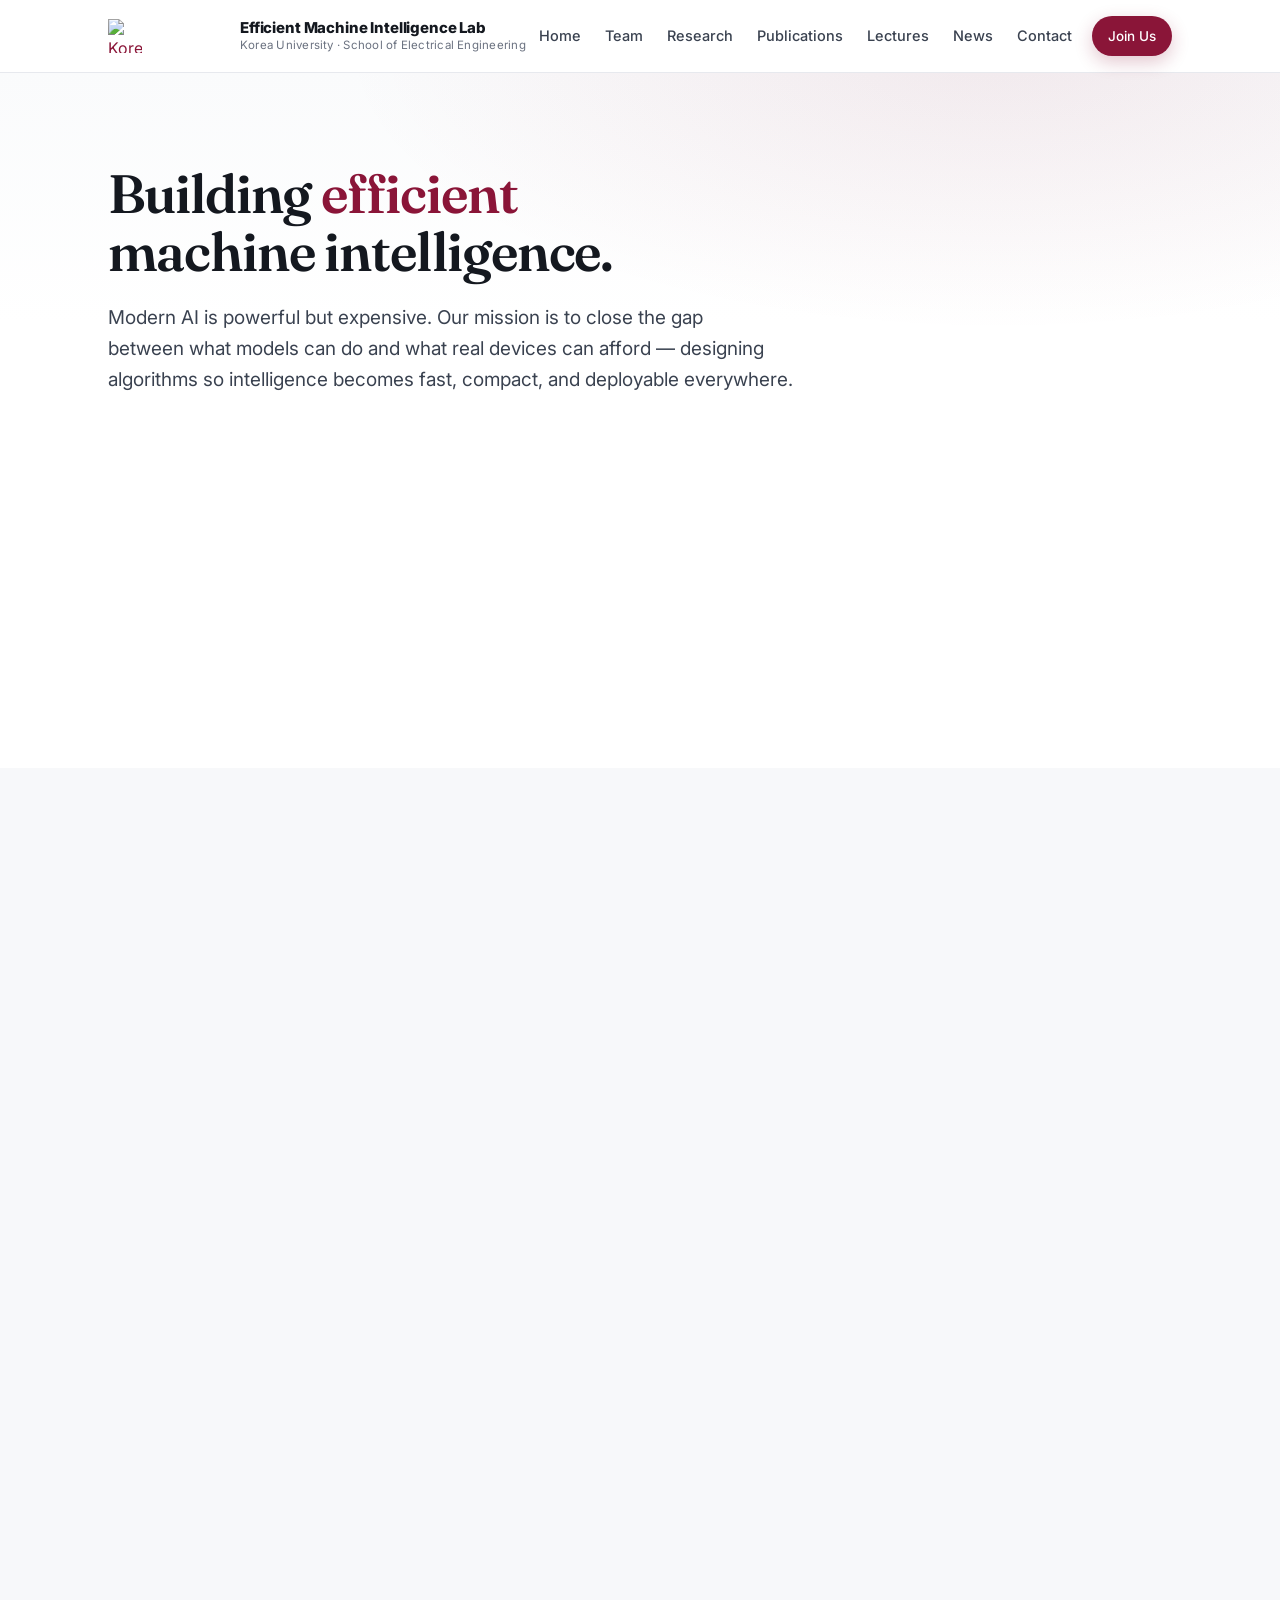
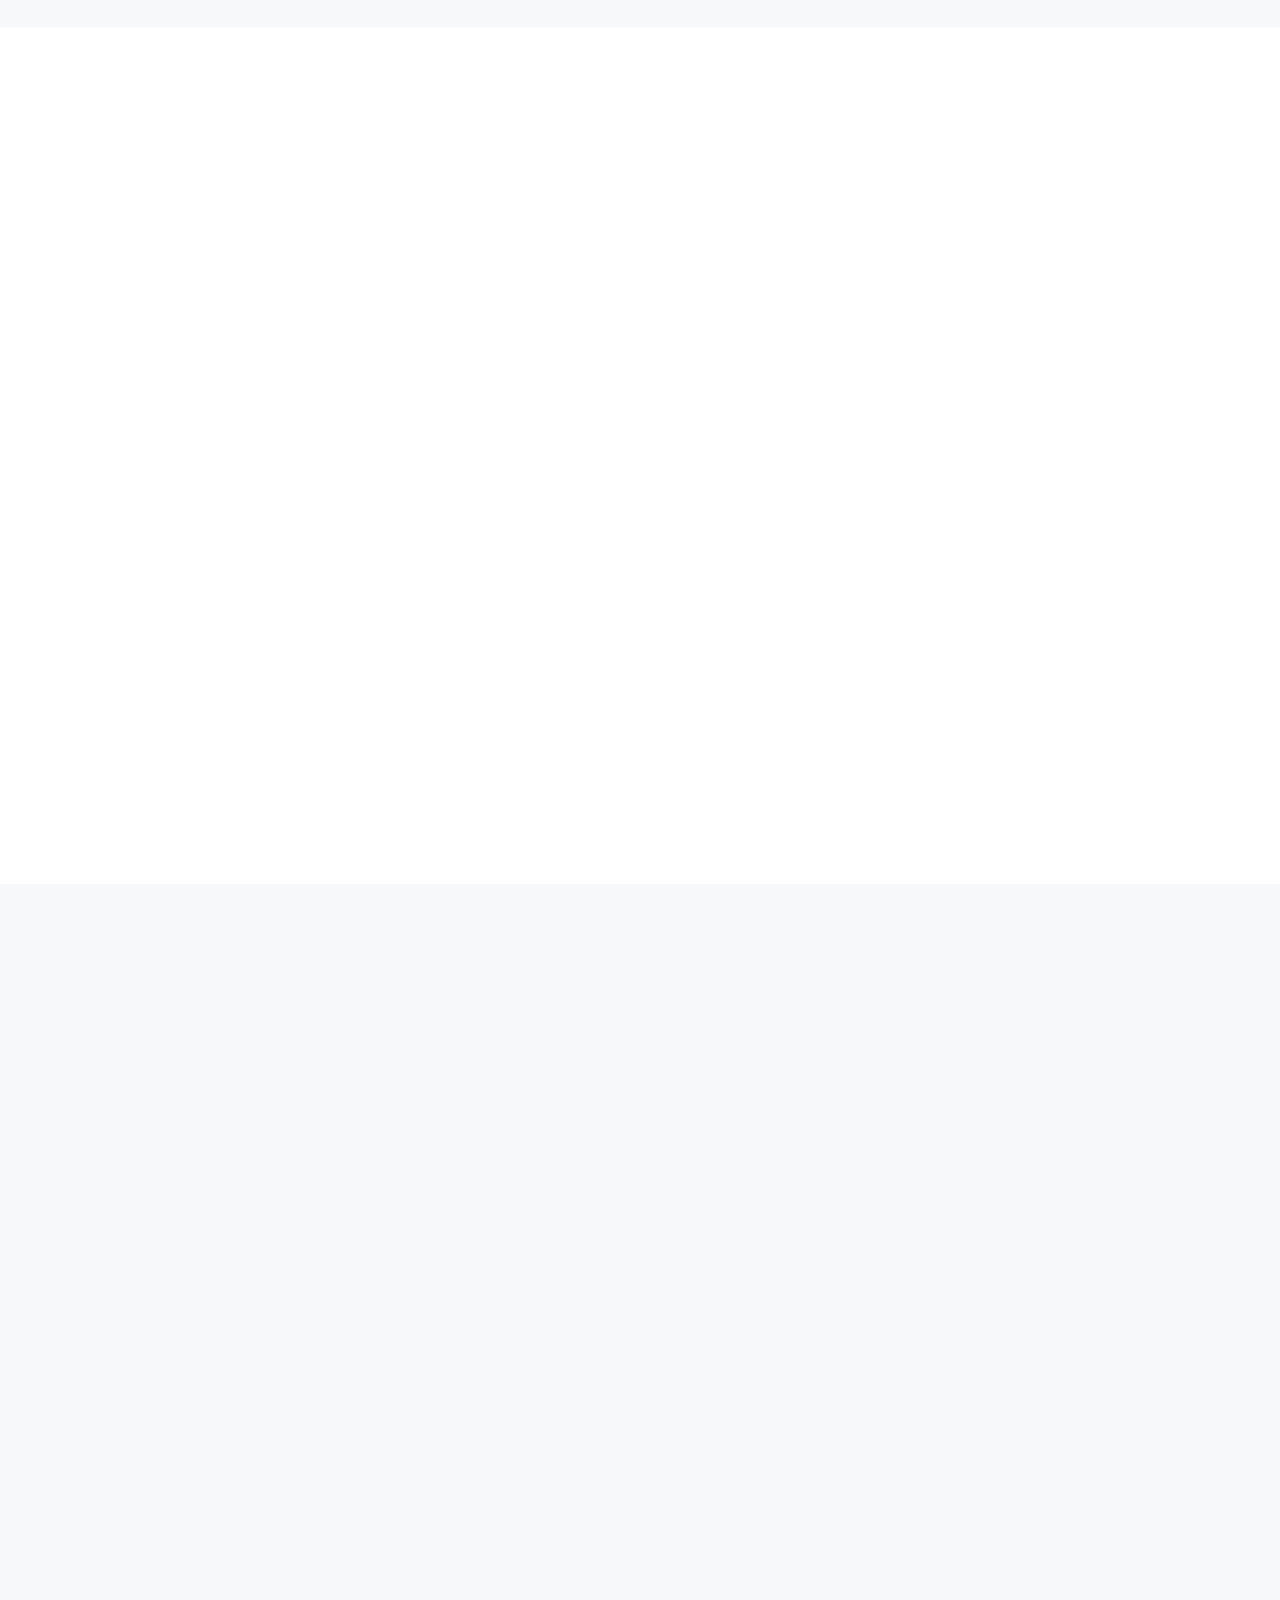
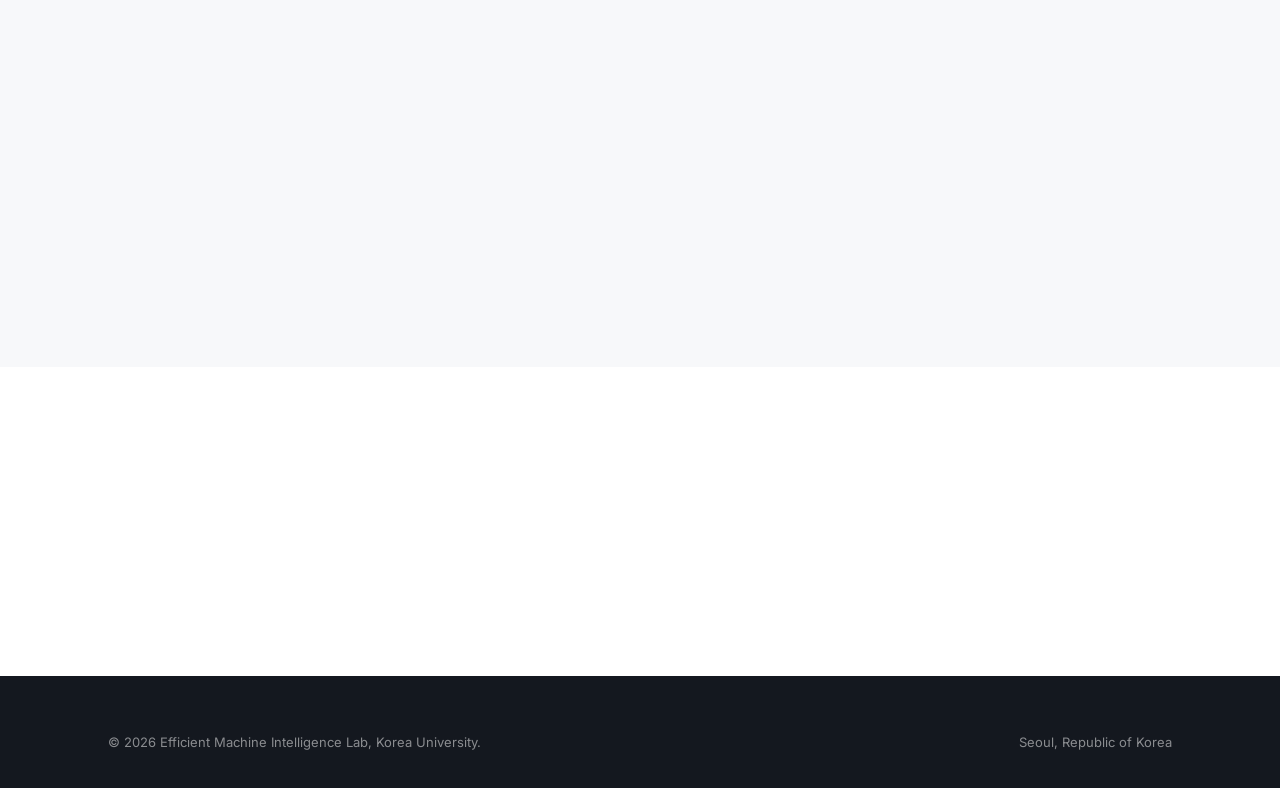
==== index.html @ 85368ed0 "Specify agentic AI in AWS credit news" ====
<!doctype html>
<html lang="en">
  <head>
    <meta charset="utf-8" />
    <meta name="viewport" content="width=device-width, initial-scale=1" />
    <meta
      name="description"
      content="Efficient Machine Intelligence Lab at Korea University — research on efficient deep learning, EEG-to-text foundation models, and hardware-aware AI, led by Prof. Youngeun Kim."
    />
    <title>Efficient Machine Intelligence Lab @ Korea University</title>
    <link rel="icon" href="images/ku-logo.svg" />
    <link rel="preconnect" href="https://fonts.googleapis.com" />
    <link rel="preconnect" href="https://fonts.gstatic.com" crossorigin />
    <link
      href="https://fonts.googleapis.com/css2?family=Fraunces:ital,opsz,wght@0,9..144,500;0,9..144,600;1,9..144,500;1,9..144,600&family=Newsreader:ital,opsz,wght@1,6..72,400;1,6..72,500&family=Inter:wght@400;500;600;700;800&display=swap"
      rel="stylesheet"
    />
    <link rel="stylesheet" href="styles.css?v=20260824-1" />
  </head>
  <body class="home">
    <!-- ===== Header ===== -->
    <header class="site-header">
      <div class="container header-inner">
        <a class="brand" href="index.html">
          <img src="images/ku-logo.svg" alt="Korea University" />
          <span class="mini-lab-mark" aria-hidden="true"></span>
          <span class="brand-text">
            <span class="brand-name">Efficient Machine Intelligence Lab</span>
            <span class="brand-sub">Korea University · School of Electrical Engineering</span>
          </span>
        </a>
        <button class="nav-toggle" aria-label="Toggle navigation"><span></span></button>
        <nav class="nav">
          <a href="index.html" data-page="index.html">Home</a>
          <a href="team.html" data-page="team.html">Team</a>
          <a href="research.html" data-page="research.html">Research</a>
          <a href="publications.html" data-page="publications.html">Publications</a>
          <a href="lectures.html" data-page="lectures.html">Lectures</a>
          <a href="news.html" data-page="news.html">News</a>
          <a href="contact.html" data-page="contact.html">Contact</a>
          <a class="btn primary sm nav-cta" href="join.html">Join Us</a>
        </nav>
      </div>
    </header>

    <main>
      <!-- ===== Hero ===== -->
      <section class="hero" style="padding-bottom:4px;">
        <div class="container">
          <h1>
            Building <span class="accent">efficient</span> machine
            intelligence.
          </h1>
          <p class="hero-lead" style="max-width:none;">
            Modern AI is powerful but expensive. Our mission is to close the gap<br />
            between what models can do and what real devices can afford — designing<br />
            algorithms so intelligence becomes fast, compact, and deployable everywhere.
          </p>
        </div>
      </section>

      <!-- ===== Join callout (bilingual) ===== -->
      <section class="section" style="padding-top:0;padding-bottom:48px;">
        <div class="container">
          <div class="callout reveal" style="margin-top:0;">
            <h3>We're looking for talented students</h3>
            <p>
              The Efficient Machine Intelligence Lab is recruiting motivated
              Ph.D. students, M.S. students, and interns interested in efficient
              deep learning. Strong programming and math backgrounds are welcome
              from all disciplines.
            </p>
            <p style="margin-top:-8px;">
              Efficient Machine Intelligence Lab은 효율적인 딥러닝에 관심 있는
              열정적인 박사과정·석사과정 학생과 인턴을 모집합니다. 탄탄한 프로그래밍
              및 수학 실력을 갖춘 분이라면 전공에 관계없이 환영합니다.
            </p>
            <a class="btn primary" href="join.html">See how to apply · 지원 방법 보기</a>
          </div>
        </div>
      </section>

      <!-- ===== Research areas ===== -->
      <section class="section tint">
        <div class="container">
          <div class="section-head center reveal">
            <span class="eyebrow">What we do</span>
            <h2>Research Directions</h2>
          </div>
          <div class="card-grid cols-3">
            <div class="card reveal">
              <div class="card-icon">
                <svg viewBox="0 0 24 24" fill="none" stroke="currentColor" stroke-width="1.8"><rect x="4" y="4" width="16" height="16" rx="2"/><path d="M9 9h6v6H9z"/><path d="M4 9H2M4 15H2M22 9h-2M22 15h-2M9 4V2M15 4V2M9 22v-2M15 22v-2"/></svg>
              </div>
              <h3>Efficient LLMs &amp; Multimodal AI</h3>
              <p>
                Token pruning, efficient attention, and serving techniques that
                make large language and vision-language models cheaper to run at
                scale.
              </p>
            </div>
            <div class="card reveal">
              <div class="card-icon">
                <svg viewBox="0 0 24 24" fill="none" stroke="currentColor" stroke-width="1.8" stroke-linecap="round" stroke-linejoin="round"><circle cx="12" cy="7" r="3"/><path d="M6.5 21a5.5 5.5 0 0 1 11 0"/><path d="M4 10l-1.5 2 1.5 2M20 10l1.5 2-1.5 2"/></svg>
              </div>
              <h3>Scalable Agentic AI</h3>
              <p>
                Cutting the token and compute cost of scaling agentic and
                reasoning systems, so long-horizon LLM agents stay affordable at
                inference time.
              </p>
            </div>
            <div class="card reveal">
              <div class="card-icon">
                <svg viewBox="0 0 24 24" fill="none" stroke="currentColor" stroke-width="1.8" stroke-linecap="round" stroke-linejoin="round"><path d="M12 5a2.5 2.5 0 0 0-4.9-.6A2.5 2.5 0 0 0 4 6.8a2.5 2.5 0 0 0-1 3.6A2.5 2.5 0 0 0 4.5 15 2.5 2.5 0 0 0 8 17.5a2.5 2.5 0 0 0 4 .5zM12 5a2.5 2.5 0 0 1 4.9-.6A2.5 2.5 0 0 1 20 6.8a2.5 2.5 0 0 1 1 3.6A2.5 2.5 0 0 1 19.5 15 2.5 2.5 0 0 1 16 17.5a2.5 2.5 0 0 1-4 .5z"/><path d="M12 5v13"/></svg>
              </div>
              <h3>Brain-Inspired &amp; Neuromorphic</h3>
              <p>
                Spiking neural networks and event-driven temporal computation
                that exploit sparsity for energy-efficient inference on
                neuromorphic hardware.
              </p>
            </div>
            <div class="card reveal">
              <div class="card-icon">
                <svg viewBox="0 0 24 24" fill="none" stroke="currentColor" stroke-width="1.8" stroke-linecap="round" stroke-linejoin="round"><path d="M20 11a8 8 0 1 0-2.3 5.7"/><path d="M20 5v6h-6"/></svg>
              </div>
              <h3>Continual &amp; Adaptive Learning</h3>
              <p>
                Prompt-based continual learning and test-time adaptation so
                models keep improving in open-world, shifting environments.
              </p>
            </div>
            <div class="card reveal">
              <div class="card-icon">
                <svg viewBox="0 0 24 24" fill="none" stroke="currentColor" stroke-width="1.8"><rect x="3" y="4" width="18" height="12" rx="2"/><path d="M8 20h8M12 16v4M7 8h.01M12 8h5M7 12h5"/></svg>
              </div>
              <h3>Hardware-Aware Co-Design</h3>
              <p>
                Algorithm–hardware co-design and in-memory computing that map
                efficient models onto real accelerators end to end.
              </p>
            </div>
            <div class="card reveal">
              <div class="card-icon">
                <svg viewBox="0 0 24 24" fill="none" stroke="currentColor" stroke-width="1.8" stroke-linecap="round" stroke-linejoin="round"><path d="M2 12h3l2-5 3 10 2-7 2 2h2"/><path d="m18 9 4 3-4 3"/></svg>
              </div>
              <h3>EEG-to-Text BCI</h3>
              <p>
                Building foundation models that decode EEG signals into text,
                with a focus on neural representations that generalize across
                people and recording conditions.
              </p>
            </div>
          </div>
          <div class="center-btn reveal">
            <a class="btn ghost" href="research.html">See research in detail →</a>
          </div>
        </div>
      </section>

      <!-- ===== Recent news ===== -->
      <section class="section">
        <div class="container">
          <div class="section-head reveal">
            <h2>Recent News</h2>
          </div>
          <ul class="news-list reveal">
            <li class="news-item">
              <span class="news-date">2026 · Oct</span>
              <span class="news-text">Youngeun Kim received <strong>AWS research credits</strong> to support the lab's agentic AI research.</span>
            </li>
            <li class="news-item">
              <span class="news-date">2026 · Oct</span>
              <span class="news-text">Youngeun Kim will give an invited talk, <span class="paper-title">"Algorithms for Neuromorphic Computing: Designing Efficient Spiking Neural Networks"</span>, at the <strong>IEEE CASS Satellite Workshop at APCCAS 2026</strong> on October 24.</span>
            </li>
            <li class="news-item">
              <span class="news-date">2026 · Sep</span>
              <span class="news-text">Our paper <a class="paper-title" href="https://openreview.net/forum?id=ZzHoAUfKiZ" target="_blank" rel="noreferrer">"KARL: Kairotic Training for Efficient Agentic Reinforcement Learning System"</a> is accepted to <strong>LCFM @ NeurIPS 2026</strong>.</span>
            </li>
            <li class="news-item">
              <span class="news-date">2026 · Sep</span>
              <span class="news-text">Youngeun Kim will serve as an <strong>Area Chair for ICLR 2027</strong>.</span>
            </li>
            <li class="news-item">
              <span class="news-date">2026 · Sep</span>
              <span class="news-text">Youngeun Kim spoke on neuromorphic computing and AI consciousness at the <strong>Sentient AI and National Security Forum (SAIF)</strong>.</span>
            </li>
            <li class="news-item">
              <span class="news-date">2026 · Aug</span>
              <span class="news-text">Our paper <span class="paper-title">"Block Recursive Transformers for Structured Parameter Sharing"</span> is accepted to <strong>EMNLP 2026 Findings</strong>.</span>
            </li>
            <li class="news-item">
              <span class="news-date">2026 · Aug</span>
              <span class="news-text">Youngeun Kim gave a talk titled <span class="paper-title">"Designing Efficient yet Strong Video Understanding Models"</span> at <strong>ETRI</strong>.</span>
            </li>
            <li class="news-item">
              <span class="news-date">2026 · Apr</span>
              <span class="news-text">Our paper <span class="paper-title">"Real-Time Visual Attribution Streaming in Thinking Model"</span> is accepted to <strong>ICML 2026</strong> (Spotlight).</span>
            </li>
            <li class="news-item">
              <span class="news-date">2026 · Feb</span>
              <span class="news-text">Our papers <span class="paper-title">"ZOO-Prune: Training-Free Token Pruning via Zeroth-Order Gradient Estimation in Vision-Language Models"</span> and <span class="paper-title">"VisRef: Visual Refocusing while Thinking Improves Test-Time Scaling in Multi-Modal Large Reasoning Models"</span> are accepted to <strong>CVPR 2026</strong>.</span>
            </li>
            <li class="news-item">
              <span class="news-date">2025 · Dec</span>
              <span class="news-text">Our paper <span class="paper-title">"Backpropagation-Free Test-Time Adaptation via Probabilistic Gaussian Alignment"</span> is accepted to <strong>NeurIPS 2025</strong>.</span>
            </li>
          </ul>
          <div class="center-btn reveal">
            <a class="btn ghost" href="news.html">All news →</a>
          </div>
        </div>
      </section>

      <!-- ===== Research highlights ===== -->
      <section class="section tint">
        <div class="container">
          <div class="section-head reveal">
            <span class="eyebrow">Selected work</span>
            <h2>Research Highlights</h2>
            <p class="subhead">A few recent papers from the lab and its collaborators.</p>
          </div>
          <div class="card-grid" style="gap:16px">
            <div class="highlight-item reveal">
              <div class="highlight-thumb">
                <img src="images/publications/2026-realtimevis-icml.png" alt="Real-Time Visual Attribution Streaming" loading="lazy" />
              </div>
              <div>
                <div class="highlight-venue">ICML 2026 · Spotlight</div>
                <h3>Real-Time Visual Attribution Streaming in Thinking Model</h3>
                <p>Streams visual attribution in real time as a reasoning model thinks, revealing which image regions drive each step of its thought.</p>
              </div>
            </div>
            <div class="highlight-item reveal">
              <div class="highlight-thumb">
                <img src="images/publications/2026-visref.png" alt="VisRef" loading="lazy" />
              </div>
              <div>
                <div class="highlight-venue">CVPR 2026</div>
                <h3>VisRef: Visual Refocusing while Thinking Improves Test-Time Scaling</h3>
                <p>A test-time strategy that lets multimodal reasoning models revisit visual evidence mid-thought to scale reasoning quality.</p>
              </div>
            </div>
            <div class="highlight-item reveal">
              <div class="highlight-thumb">
                <img src="images/publications/2026-zoo-prune.png" alt="ZOO-Prune" loading="lazy" />
              </div>
              <div>
                <div class="highlight-venue">CVPR 2026</div>
                <h3>ZOO-Prune: Training-Free Token Pruning via Zeroth-Order Gradients</h3>
                <p>Prunes redundant visual tokens in vision-language models with no training, using zeroth-order gradient estimation.</p>
              </div>
            </div>
            <div class="highlight-item reveal">
              <div class="highlight-thumb">
                <img src="images/publications/2025-task-vector-quant.png" alt="Task Vector Quantization" loading="lazy" />
              </div>
              <div>
                <div class="highlight-venue">ICCV 2025</div>
                <h3>Task Vector Quantization for Memory-Efficient Model Merging</h3>
                <p>Quantizes task vectors to merge many fine-tuned models into one with a fraction of the memory footprint.</p>
              </div>
            </div>
          </div>
          <div class="center-btn reveal">
            <a class="btn ghost" href="publications.html">View all publications →</a>
          </div>
        </div>
      </section>

      <!-- ===== Collaborators ===== -->
      <section class="section">
        <div class="container">
          <div class="section-head reveal">
            <h2>Our collaborators are at&hellip;</h2>
          </div>
          <div class="collab-logos collab-logos-left reveal">
            <img src="images/logos/google-full.svg" alt="Google" />
            <img src="images/logos/amazon-full.svg" alt="Amazon" />
            <img src="images/logos/meta-full.svg" alt="Meta" />
            <img src="images/logos/bytedance-full.svg" alt="ByteDance" />
            <span class="collab-lockup">
              <img src="images/logos/physion-icon.png" alt="Physion Labs" />
              <span>Physion&nbsp;Labs</span>
            </span>
            <img src="images/logos/skku-full.svg" alt="Sungkyunkwan University" />
            <img src="images/logos/usc-full.svg" alt="USC" />
            <span class="collab-lockup">
              <img src="images/logos/thaki-icon.svg" alt="Thaki Cloud" />
              <span>Thaki&nbsp;Cloud</span>
            </span>
            <img src="images/logos/ornl.svg" alt="Oak Ridge National Laboratory" />
          </div>
        </div>
      </section>

    </main>

    <!-- ===== Footer ===== -->
    <footer class="site-footer">
      <div class="container">
        <div class="footer-bottom">
          <span>© 2026 Efficient Machine Intelligence Lab, Korea University.</span>
          <span>Seoul, Republic of Korea</span>
        </div>
      </div>
    </footer>

    <script src="main.js"></script>
  </body>
</html>
---- styles.css ----
/* ==========================================================================
   Efficient Machine Intelligence Lab @ Korea University
   Shared design system
   ========================================================================== */

:root {
  /* Korea University crimson palette */
  --crimson: #8a1538;
  --crimson-dark: #6d1029;
  --crimson-soft: #f6ebee;
  --ink: #14181f;
  --body: #3a4250;
  --muted: #6b7280;
  --line: #e7e9ee;
  --line-soft: #f0f1f4;
  --bg: #ffffff;
  --bg-soft: #fafbfc;
  --bg-tint: #f7f8fa;
  --white: #ffffff;
  --radius: 16px;
  --radius-sm: 10px;
  --shadow-sm: 0 1px 2px rgba(20, 24, 31, 0.04),
    0 4px 16px rgba(20, 24, 31, 0.05);
  --shadow-md: 0 12px 32px rgba(20, 24, 31, 0.1);
  --maxw: 1120px;
  --font-sans: "Inter", "Apple SD Gothic Neo", "Noto Sans KR",
    "Helvetica Neue", Arial, sans-serif;
  --font-display: "Fraunces", "Iowan Old Style", Georgia, serif;
}

* {
  box-sizing: border-box;
}

html {
  scroll-behavior: smooth;
  scroll-padding-top: 90px;
}

body {
  margin: 0;
  font-family: var(--font-sans);
  color: var(--body);
  background: var(--bg);
  line-height: 1.65;
  -webkit-font-smoothing: antialiased;
  text-rendering: optimizeLegibility;
}

a {
  color: var(--crimson);
  text-decoration: none;
  transition: color 0.18s ease;
}

a:hover {
  color: var(--crimson-dark);
}

img {
  max-width: 100%;
}

.container {
  max-width: var(--maxw);
  margin: 0 auto;
  padding: 0 28px;
}

.container-narrow {
  max-width: 860px;
}

/* --------------------------------------------------------------- Header -- */
.site-header {
  position: sticky;
  top: 0;
  background: rgba(255, 255, 255, 0.82);
  backdrop-filter: saturate(180%) blur(14px);
  -webkit-backdrop-filter: saturate(180%) blur(14px);
  border-bottom: 1px solid var(--line);
  z-index: 50;
}

.header-inner {
  display: flex;
  align-items: center;
  justify-content: space-between;
  gap: 24px;
  height: 72px;
}

.brand {
  display: flex;
  align-items: center;
  gap: 12px;
  min-width: 0;
}

.brand img {
  width: 34px;
  height: 34px;
  flex: none;
}

.mini-lab-mark {
  width: 74px;
  height: 34px;
  flex: none;
  background-image: url("images/emi-lab-mark-transparent.png");
  background-repeat: no-repeat;
  background-size: contain;
  background-position: center;
}

.brand-text {
  display: flex;
  flex-direction: column;
  line-height: 1.25;
  min-width: 0;
}

.brand-name {
  font-weight: 800;
  font-size: 15px;
  letter-spacing: -0.01em;
  color: var(--ink);
  white-space: nowrap;
}

.brand-sub {
  font-size: 11.5px;
  color: var(--muted);
  letter-spacing: 0.02em;
  white-space: nowrap;
}

.nav {
  display: flex;
  align-items: center;
  gap: 4px;
}

.nav a {
  color: var(--body);
  font-size: 14.5px;
  font-weight: 500;
  padding: 8px 10px;
  border-radius: 999px;
  transition: background 0.18s ease, color 0.18s ease;
}

.nav a:hover {
  background: var(--bg-tint);
  color: var(--ink);
}

.nav a.active {
  color: var(--crimson);
  background: var(--crimson-soft);
}

.nav-cta {
  margin-left: 6px;
}

.nav-toggle {
  display: none;
  border: 1px solid var(--line);
  background: var(--white);
  border-radius: 10px;
  width: 42px;
  height: 42px;
  cursor: pointer;
  align-items: center;
  justify-content: center;
}

.nav-toggle span,
.nav-toggle span::before,
.nav-toggle span::after {
  content: "";
  display: block;
  width: 18px;
  height: 2px;
  background: var(--ink);
  position: relative;
  transition: 0.2s ease;
}

.nav-toggle span::before {
  position: absolute;
  top: -6px;
}
.nav-toggle span::after {
  position: absolute;
  top: 6px;
}

/* --------------------------------------------------------------- Buttons - */
.btn {
  display: inline-flex;
  align-items: center;
  gap: 8px;
  padding: 11px 20px;
  border-radius: 999px;
  font-weight: 600;
  font-size: 14.5px;
  border: 1px solid transparent;
  cursor: pointer;
  transition: 0.2s ease;
  white-space: nowrap;
}

.btn.primary {
  background: var(--crimson);
  color: var(--white);
  box-shadow: 0 6px 18px rgba(138, 21, 56, 0.24);
}

.btn.primary:hover {
  background: var(--crimson-dark);
  color: var(--white);
  transform: translateY(-1px);
  box-shadow: 0 10px 24px rgba(138, 21, 56, 0.3);
}

.btn.ghost {
  border-color: var(--line);
  color: var(--ink);
  background: var(--white);
}

.btn.ghost:hover {
  border-color: var(--crimson);
  color: var(--crimson);
  background: var(--white);
}

.btn.sm {
  padding: 8px 15px;
  font-size: 13.5px;
}

/* --------------------------------------------------------------- Hero ---- */
.hero {
  position: relative;
  padding: 92px 0 76px;
  background:
    radial-gradient(
      1100px 480px at 78% -8%,
      rgba(138, 21, 56, 0.08),
      transparent 60%
    ),
    linear-gradient(180deg, var(--bg-soft) 0%, var(--bg) 70%);
  overflow: hidden;
}

.hero-eyebrow {
  display: inline-flex;
  align-items: center;
  gap: 8px;
  font-size: 13px;
  font-weight: 600;
  letter-spacing: 0.04em;
  text-transform: uppercase;
  color: var(--crimson);
  background: var(--crimson-soft);
  border: 1px solid rgba(138, 21, 56, 0.16);
  padding: 6px 14px;
  border-radius: 999px;
  margin-bottom: 22px;
}

.hero h1 {
  font-family: var(--font-display);
  font-weight: 600;
  font-size: clamp(34px, 5vw, 54px);
  line-height: 1.08;
  letter-spacing: -0.02em;
  color: var(--ink);
  margin: 0 0 20px;
  max-width: 16ch;
}

.hero h1 .accent {
  color: var(--crimson);
}

.hero-lead {
  font-size: clamp(16px, 2vw, 19px);
  color: var(--body);
  max-width: 62ch;
  margin: 0 0 30px;
}

.hero-cta {
  display: flex;
  gap: 14px;
  flex-wrap: wrap;
}

/* --------------------------------------------------------- Section base -- */
.section {
  padding: 84px 0;
}

/* Tighter vertical rhythm on the home page */
body.home .section {
  padding: 48px 0;
}

.section.tint {
  background: var(--bg-tint);
}

.section-head {
  margin-bottom: 40px;
}

.section-head.center {
  text-align: center;
  margin-left: auto;
  margin-right: auto;
  max-width: 720px;
}

.eyebrow {
  display: block;
  font-size: 13px;
  font-weight: 700;
  letter-spacing: 0.08em;
  text-transform: uppercase;
  color: var(--crimson);
  margin-bottom: 12px;
}

.section h2 {
  font-family: var(--font-display);
  font-weight: 600;
  font-size: clamp(26px, 3.4vw, 36px);
  letter-spacing: -0.02em;
  color: var(--ink);
  margin: 0 0 12px;
  line-height: 1.15;
}

.section .subhead {
  font-size: 17px;
  color: var(--muted);
  max-width: 68ch;
  margin: 0;
}

.page-hero {
  padding: 72px 0 20px;
  background: linear-gradient(180deg, var(--bg-soft) 0%, var(--bg) 100%);
}

.page-hero h1 {
  font-family: var(--font-display);
  font-weight: 600;
  font-size: clamp(30px, 4.4vw, 46px);
  letter-spacing: -0.02em;
  color: var(--ink);
  margin: 14px 0 14px;
  line-height: 1.1;
}

.page-hero p {
  font-size: 18px;
  color: var(--body);
  max-width: 66ch;
  margin: 0;
}

/* --------------------------------------------------------------- Cards --- */
.card-grid {
  display: grid;
  gap: 22px;
}

.card-grid.cols-2 {
  grid-template-columns: repeat(2, 1fr);
}

.card-grid.cols-3 {
  grid-template-columns: repeat(3, 1fr);
}

.card {
  background: var(--white);
  border: 1px solid var(--line);
  border-radius: var(--radius);
  padding: 28px;
  box-shadow: var(--shadow-sm);
  transition: transform 0.22s ease, box-shadow 0.22s ease,
    border-color 0.22s ease;
}

.card:hover {
  transform: translateY(-3px);
  box-shadow: var(--shadow-md);
  border-color: rgba(138, 21, 56, 0.28);
}

.card-icon {
  width: 46px;
  height: 46px;
  border-radius: 12px;
  display: inline-flex;
  align-items: center;
  justify-content: center;
  background: var(--crimson-soft);
  color: var(--crimson);
  margin-bottom: 16px;
}

.card-icon svg {
  width: 24px;
  height: 24px;
}

.card h3 {
  font-size: 18px;
  font-weight: 700;
  color: var(--ink);
  margin: 0 0 8px;
  letter-spacing: -0.01em;
}

.card p {
  margin: 0;
  font-size: 15px;
  color: var(--body);
}

.card .tag-row {
  margin-top: 16px;
}

/* ------------------------------------------------------------ Lectures --- */
.lecture-list {
  display: grid;
  gap: 20px;
  max-width: 900px;
  margin: 0;
  padding-left: 24px;
}

.lecture-list li {
  padding-left: 8px;
  color: var(--ink);
  font-size: 18px;
  line-height: 1.5;
}

.lecture-list li::marker {
  color: var(--crimson);
}

.lecture-list strong,
.lecture-list span {
  display: block;
}

.lecture-list span {
  color: var(--body);
  font-size: 16px;
}

/* ------------------------------------------------------ Professor profile --- */
.profile-hero {
  padding: 56px 0 46px;
  background:
    radial-gradient(circle at 88% 12%, rgba(138, 21, 56, 0.08), transparent 28%),
    linear-gradient(180deg, var(--bg-soft) 0%, var(--bg) 100%);
}

.profile-back {
  display: inline-flex;
  align-items: center;
  margin-bottom: 18px;
  color: var(--muted);
  font-size: 13px;
  font-weight: 600;
}

.profile-back:hover {
  color: var(--crimson);
}

.profile-hero-card {
  display: grid;
  grid-template-columns: minmax(0, 1fr) 294px;
  gap: 44px;
  align-items: center;
  padding: 42px;
  border: 1px solid var(--line);
  border-radius: 22px;
  background: rgba(255, 255, 255, 0.94);
  box-shadow: var(--shadow-md);
}

.profile-hero-copy h1 {
  margin: 8px 0 6px;
  color: var(--ink);
  font-family: var(--font-display);
  font-size: clamp(38px, 6vw, 64px);
  font-weight: 600;
  letter-spacing: -0.035em;
  line-height: 1.05;
}

.profile-role {
  margin: 0 0 22px;
  color: var(--crimson);
  font-size: 17px;
  font-weight: 700;
}

.profile-summary {
  max-width: 660px;
  margin: 0;
  color: var(--body);
  font-size: 18px;
  line-height: 1.75;
}

.profile-actions {
  display: flex;
  flex-wrap: wrap;
  gap: 10px;
  margin-top: 28px;
}

.profile-actions .btn {
  font-size: 13.5px;
}

.profile-portrait {
  display: block;
  width: 100%;
  aspect-ratio: 1;
  object-fit: cover;
  border: 1px solid var(--line);
  border-radius: 18px;
  background: var(--bg-tint);
  box-shadow: var(--shadow-sm);
}

.profile-facts {
  display: grid;
  gap: 0;
  margin: 14px 0 0;
  border-top: 1px solid var(--line-soft);
}

.profile-facts div {
  display: grid;
  grid-template-columns: 72px 1fr;
  gap: 10px;
  padding: 9px 0;
  border-bottom: 1px solid var(--line-soft);
}

.profile-facts dt,
.profile-facts dd {
  margin: 0;
  font-size: 12px;
  line-height: 1.45;
}

.profile-facts dt {
  color: var(--muted);
  font-weight: 600;
}

.profile-facts dd {
  color: var(--ink);
  font-weight: 600;
}

.profile-content {
  padding: 54px 0 92px;
  background: var(--bg-tint);
}

.profile-layout {
  display: grid;
  grid-template-columns: minmax(0, 1fr) 230px;
  gap: 28px;
  align-items: start;
}

.profile-main {
  display: grid;
  gap: 22px;
}

.profile-panel,
.profile-side-nav {
  border: 1px solid var(--line);
  border-radius: var(--radius);
  background: var(--white);
  box-shadow: var(--shadow-sm);
}

.profile-panel {
  padding: 32px;
}

.profile-panel h2 {
  margin: 0 0 20px;
  color: var(--ink);
  font-family: var(--font-display);
  font-size: clamp(25px, 3vw, 32px);
  font-weight: 600;
  letter-spacing: -0.02em;
  line-height: 1.2;
}

.profile-prose {
  display: grid;
  gap: 15px;
}

.profile-prose p {
  margin: 0;
  color: var(--body);
  font-size: 15.5px;
  line-height: 1.8;
}

.profile-record-grid {
  display: grid;
  grid-template-columns: repeat(2, minmax(0, 1fr));
  gap: 30px;
}

.profile-record-group h3 {
  margin: 0 0 14px;
  color: var(--crimson);
  font-size: 13px;
  font-weight: 800;
  letter-spacing: 0.06em;
  text-transform: uppercase;
}

.profile-timeline {
  display: grid;
  gap: 0;
  margin: 0;
  padding: 0;
  list-style: none;
}

.profile-timeline li {
  display: grid;
  grid-template-columns: 84px 1fr;
  gap: 14px;
  padding: 0 0 22px;
}

.profile-timeline li:last-child {
  padding-bottom: 0;
}

.profile-year {
  color: var(--muted);
  font-size: 12px;
  font-weight: 700;
  line-height: 1.5;
}

.profile-record-title {
  color: var(--ink);
  font-size: 14px;
  font-weight: 700;
  line-height: 1.45;
}

.profile-record-org {
  margin-top: 3px;
  color: var(--muted);
  font-size: 12.5px;
  line-height: 1.5;
}

.profile-record-desc {
  margin: 5px 0 0;
  color: var(--body);
  font-size: 12.5px;
  line-height: 1.55;
}

.profile-interest-grid {
  display: grid;
  grid-template-columns: repeat(2, minmax(0, 1fr));
  gap: 12px;
}

.profile-interest-item {
  padding: 18px;
  border: 1px solid var(--line-soft);
  border-radius: 12px;
  background: var(--bg-soft);
}

.profile-interest-item h3 {
  margin: 0 0 6px;
  color: var(--ink);
  font-size: 14px;
  line-height: 1.4;
}

.profile-interest-item p {
  margin: 0;
  color: var(--muted);
  font-size: 12.5px;
  line-height: 1.6;
}

.profile-list {
  display: grid;
  gap: 0;
  margin: 0;
  padding: 0;
  list-style: none;
}

.profile-list li {
  display: grid;
  grid-template-columns: 104px 1fr;
  gap: 18px;
  padding: 16px 0;
  border-top: 1px solid var(--line-soft);
}

.profile-list li:first-child {
  padding-top: 0;
  border-top: 0;
}

.profile-list li:last-child {
  padding-bottom: 0;
}

.profile-list-meta {
  color: var(--crimson);
  font-size: 12px;
  font-weight: 700;
}

.profile-list-title {
  color: var(--ink);
  font-size: 14.5px;
  font-weight: 700;
  line-height: 1.45;
}

.profile-list-sub {
  margin-top: 3px;
  color: var(--muted);
  font-size: 12.5px;
}

.profile-compact-list {
  grid-template-columns: repeat(2, minmax(0, 1fr));
  gap: 10px;
}

.profile-compact-list li,
.profile-compact-list li:first-child,
.profile-compact-list li:last-child {
  grid-template-columns: 1fr;
  gap: 4px;
  padding: 12px 14px;
  border: 1px solid var(--line-soft);
  border-radius: 10px;
  background: var(--bg-soft);
}

.profile-compact-list .profile-list-meta {
  font-size: 10.5px;
  line-height: 1.35;
}

.profile-compact-list .profile-list-title {
  font-size: 13px;
  line-height: 1.4;
}

.profile-compact-list .profile-list-sub {
  margin-top: 2px;
  font-size: 11.5px;
  line-height: 1.45;
}

.profile-side-nav {
  position: sticky;
  top: 96px;
  padding: 18px;
}

.profile-side-nav strong {
  display: block;
  margin-bottom: 10px;
  color: var(--ink);
  font-size: 12px;
  letter-spacing: 0.05em;
  text-transform: uppercase;
}

.profile-side-nav nav {
  display: grid;
}

.profile-side-nav nav a {
  padding: 8px 0;
  border-bottom: 1px solid var(--line-soft);
  color: var(--body);
  font-size: 13px;
  font-weight: 600;
}

.profile-side-nav nav a:hover {
  color: var(--crimson);
}

.profile-side-nav .btn {
  width: 100%;
  justify-content: center;
  margin-top: 16px;
  font-size: 12.5px;
}

.tag-row {
  display: flex;
  flex-wrap: wrap;
  gap: 8px;
}

.tag {
  font-size: 12px;
  font-weight: 600;
  color: var(--crimson);
  background: var(--crimson-soft);
  border-radius: 999px;
  padding: 4px 11px;
}

/* --------------------------------------------------- Home: highlights ---- */
.highlight-item {
  display: grid;
  grid-template-columns: 200px 1fr;
  gap: 24px;
  padding: 22px;
  border: 1px solid var(--line);
  border-radius: var(--radius);
  background: var(--white);
  box-shadow: var(--shadow-sm);
  transition: transform 0.22s ease, box-shadow 0.22s ease;
  align-items: center;
}

.highlight-item:hover {
  transform: translateY(-2px);
  box-shadow: var(--shadow-md);
}

.highlight-thumb {
  width: 200px;
  height: 128px;
  border-radius: 12px;
  overflow: hidden;
  background: var(--bg-tint);
  display: flex;
  align-items: center;
  justify-content: center;
  flex: none;
}

.highlight-thumb img {
  width: 100%;
  height: 100%;
  object-fit: cover;
}

.highlight-venue {
  font-size: 12.5px;
  font-weight: 700;
  letter-spacing: 0.03em;
  text-transform: uppercase;
  color: var(--crimson);
  margin-bottom: 6px;
}

.highlight-item h3 {
  font-size: 18px;
  color: var(--ink);
  margin: 0 0 8px;
  letter-spacing: -0.01em;
  line-height: 1.3;
}

.highlight-item p {
  margin: 0;
  font-size: 14.5px;
  color: var(--body);
}

/* -------------------------------------------------------------- News ----- */
.news-list {
  list-style: none;
  padding: 0;
  margin: 0;
}

.news-year {
  font-family: var(--font-display);
  font-weight: 600;
  font-size: 22px;
  color: var(--ink);
  margin: 28px 0 14px;
  padding-bottom: 8px;
  border-bottom: 2px solid var(--crimson-soft);
}

.news-year:first-child {
  margin-top: 0;
}

.news-item {
  display: grid;
  grid-template-columns: 96px 1fr;
  gap: 18px;
  padding: 13px 0;
  border-bottom: 1px solid var(--line-soft);
  align-items: baseline;
}

.news-item:last-child {
  border-bottom: none;
}

.news-date {
  font-size: 13px;
  font-weight: 700;
  color: var(--crimson);
  letter-spacing: 0.02em;
  text-transform: uppercase;
}

.news-text {
  color: var(--body);
  font-size: 15.5px;
}

.paper-title {
  font-family: "Newsreader", Georgia, serif;
  font-style: italic;
  font-weight: 500;
  color: var(--ink);
  letter-spacing: 0.005em;
}

/* --------------------------------------------------- Publications -------- */
.pub-year {
  font-family: var(--font-display);
  font-weight: 600;
  font-size: 22px;
  color: var(--ink);
  margin: 34px 0 16px;
  padding-bottom: 8px;
  border-bottom: 2px solid var(--crimson-soft);
}

.pub-list {
  list-style: none;
  padding: 0;
  margin: 0;
  display: grid;
  gap: 16px;
}

.pub-item {
  display: grid;
  grid-template-columns: 158px 1fr;
  gap: 20px;
  padding: 18px;
  border-radius: var(--radius);
  border: 1px solid var(--line);
  background: var(--white);
  box-shadow: var(--shadow-sm);
  transition: transform 0.2s ease, box-shadow 0.2s ease, border-color 0.2s ease;
}

.pub-item:hover {
  transform: translateY(-2px);
  box-shadow: var(--shadow-md);
  border-color: rgba(138, 21, 56, 0.22);
}

.pub-figure {
  width: 158px;
  height: 108px;
  border-radius: 10px;
  background: var(--bg-tint);
  display: flex;
  align-items: center;
  justify-content: center;
  overflow: hidden;
  flex: none;
}

.pub-figure img {
  width: 100%;
  height: 100%;
  object-fit: cover;
}

.pub-figure-fallback {
  display: none;
  font-size: 12px;
  color: var(--muted);
}

.pub-figure.missing .pub-figure-fallback {
  display: inline-flex;
}

.pub-body {
  display: flex;
  flex-direction: column;
  gap: 6px;
  min-width: 0;
}

.pub-title {
  font-weight: 700;
  font-size: 16px;
  color: var(--ink);
  letter-spacing: -0.01em;
  line-height: 1.35;
}

.pub-meta {
  color: var(--muted);
  font-size: 14px;
}

.pub-meta sup {
  font-size: 0.7em;
}

.pub-badge {
  display: inline-block;
  font-size: 11.5px;
  font-weight: 700;
  color: var(--crimson);
  background: var(--crimson-soft);
  border-radius: 6px;
  padding: 2px 8px;
  margin-left: 4px;
  vertical-align: middle;
}

.pub-links {
  margin-top: 4px;
  font-size: 14px;
  display: flex;
  gap: 14px;
  flex-wrap: wrap;
}

.pub-links a {
  font-weight: 600;
}

/* --- Clean text-only publication list (Conference / Journal) --- */
.pub-cat {
  font-family: var(--font-display);
  font-weight: 600;
  font-size: 24px;
  color: var(--ink);
  margin: 150px 0 20px;
  padding-bottom: 10px;
  border-bottom: 2px solid var(--crimson-soft);
}

.pub-cat:first-of-type {
  margin-top: 0;
}

.paper-list {
  list-style: none;
  padding: 0;
  margin: 0;
  display: grid;
  gap: 9px;
}

.paper {
  display: grid;
  grid-template-columns: 48px 1fr;
  gap: 14px;
  align-items: baseline;
  line-height: 1.5;
}

.paper-yr {
  font-family: var(--font-display);
  font-weight: 600;
  font-size: 14px;
  color: var(--crimson);
}

/* Keep each publication compact; wrap only when the line is too long
   so the venue is always visible (never truncated). */
.paper > div {
  font-size: 14.5px;
  min-width: 0;
}

/* Per-year accent colors for the year label */
.yr-2026 { color: #8a1538; }
.yr-2025 { color: #b8433f; }
.yr-2024 { color: #c9791b; }
.yr-2023 { color: #7a8b1f; }
.yr-2022 { color: #2f8f6b; }
.yr-2021 { color: #2f7fa8; }
.yr-2020 { color: #3b5bbf; }
.yr-2019 { color: #6a4bb0; }
.yr-2018 { color: #8a4b8f; }

.paper-ttl {
  font-weight: 700;
  color: var(--ink);
  letter-spacing: -0.01em;
  display: inline;
}

.paper-ttl a {
  color: var(--ink);
}

.paper-ttl a:hover {
  color: var(--crimson);
}

.paper-auth {
  color: var(--body);
  display: inline;
}

.paper-auth::before {
  content: " — ";
  color: var(--muted);
  font-weight: 400;
}

.paper-ven::before {
  content: " · ";
  color: var(--muted);
  font-style: normal;
}

.paper-auth strong {
  color: var(--ink);
  font-weight: 700;
}

.paper-auth sup {
  font-size: 0.7em;
}

.paper-ven {
  color: var(--muted);
  font-style: italic;
  display: inline;
}

.paper .pub-badge {
  margin-left: 6px;
}

@media (max-width: 640px) {
  .paper {
    grid-template-columns: 40px 1fr;
    gap: 10px;
  }
}

/* ---------------------------------------------------------- People ------- */
.pi-card {
  display: grid;
  grid-template-columns: 240px 1fr;
  gap: 36px;
  align-items: start;
}

.pi-photo {
  width: 240px;
  height: 288px;
  border-radius: var(--radius);
  object-fit: cover;
  box-shadow: var(--shadow-md);
  background: var(--bg-tint);
}

.pi-info h3 {
  font-family: var(--font-display);
  font-weight: 600;
  font-size: 28px;
  color: var(--ink);
  margin: 0 0 4px;
  letter-spacing: -0.01em;
}

.pi-role {
  color: var(--crimson);
  font-weight: 600;
  font-size: 15.5px;
  margin: 0 0 18px;
}

.pi-info p {
  margin: 0 0 14px;
  color: var(--body);
}

.pi-links {
  display: flex;
  gap: 12px;
  flex-wrap: wrap;
  margin-top: 20px;
}

/* Equal team grid — advisor and students share the same card */
.team-grid {
  display: grid;
  grid-template-columns: repeat(3, minmax(0, 1fr));
  gap: 22px;
  max-width: 800px;
  margin-left: auto;
  margin-right: auto;
}

.member-grid,
.lower-member-grid,
.recruitment-grid {
  max-width: none;
}

.member-grid {
  grid-template-columns: repeat(4, minmax(0, 1fr));
}

.lower-member-grid {
  grid-template-columns: repeat(3, minmax(0, 1fr));
  max-width: 800px;
  margin-top: 22px;
}

.recruitment-grid {
  grid-template-columns: repeat(2, minmax(0, 1fr));
  max-width: 526px;
  margin-top: 22px;
}

.person {
  display: flex;
  flex-direction: column;
  align-items: center;
  text-align: center;
  padding: 26px 22px;
  border: 1px solid var(--line);
  border-radius: var(--radius);
  background: var(--white);
  box-shadow: var(--shadow-sm);
  transition: transform 0.22s ease, box-shadow 0.22s ease,
    border-color 0.22s ease;
  color: inherit;
}

.pi-more-info {
  align-self: flex-end;
  display: inline-flex;
  align-items: center;
  gap: 4px;
  margin: -10px -8px 10px 0;
  padding: 5px 9px;
  border: 1px solid rgba(138, 21, 56, 0.18);
  border-radius: 999px;
  background: var(--crimson-soft);
  color: var(--crimson);
  font-size: 10.5px;
  font-weight: 700;
  line-height: 1.2;
  letter-spacing: 0.01em;
}

.pi-more-info:hover {
  border-color: rgba(138, 21, 56, 0.38);
  background: var(--crimson);
  color: var(--white);
}

.person:hover {
  transform: translateY(-3px);
  box-shadow: var(--shadow-md);
  border-color: rgba(138, 21, 56, 0.28);
}

.person-photo {
  width: 128px;
  height: 128px;
  border-radius: 50%;
  overflow: hidden;
  background: var(--bg-tint);
  margin-bottom: 16px;
  flex: none;
  display: block;
}

a.person-photo {
  transition: box-shadow 0.2s ease, transform 0.2s ease;
}

a.person-photo:hover {
  transform: scale(1.03);
  box-shadow: 0 0 0 4px var(--crimson-soft);
}

.person-photo img {
  width: 100%;
  height: 100%;
  object-fit: cover;
  display: block;
}

.person-photo.placeholder {
  display: flex;
  align-items: center;
  justify-content: center;
  border: 2px dashed rgba(138, 21, 56, 0.4);
  background: var(--crimson-soft);
}

.person-photo.placeholder span {
  font-size: 40px;
  font-weight: 300;
  color: var(--crimson);
  line-height: 1;
}

.person-name {
  font-size: 18px;
  font-weight: 700;
  color: var(--ink);
  margin: 0 0 4px;
  letter-spacing: -0.01em;
}

.person-role {
  font-size: 13px;
  font-weight: 600;
  color: var(--crimson);
  margin: 0 0 10px;
}

.person-bio {
  font-size: 13.5px;
  color: var(--body);
  margin: 0 0 14px;
}

.person-section-title {
  width: 100%;
  margin: 0 0 6px;
  text-align: left;
  font-size: 13px;
  font-weight: 700;
  color: var(--ink);
}

.person-cv {
  list-style: none;
  padding: 0;
  margin: 0 0 16px;
  text-align: left;
  width: 100%;
  display: grid;
  gap: 6px;
}

.person-cv li {
  position: relative;
  padding-left: 15px;
  font-size: 12.5px;
  color: var(--body);
  line-height: 1.5;
  white-space: nowrap;
}

.person-cv li::before {
  content: "";
  position: absolute;
  left: 0;
  top: 8px;
  width: 6px;
  height: 6px;
  border-radius: 50%;
  background: var(--crimson);
}

.pi-person .person-cv {
  width: calc(100% + 24px);
  margin-left: -12px;
  margin-right: -12px;
}

.person-links {
  display: flex;
  gap: 12px;
  flex-wrap: wrap;
  justify-content: center;
  margin-top: auto;
  font-size: 13.5px;
  font-weight: 600;
}

/* Open (placeholder) member seats */
.person-open {
  border-style: dashed;
  border-color: rgba(138, 21, 56, 0.35);
  background: linear-gradient(180deg, var(--crimson-soft) 0%, var(--white) 70%);
}

.person-open:hover {
  border-color: var(--crimson);
}

.person-cta {
  margin-top: auto;
  font-size: 13.5px;
  font-weight: 700;
  color: var(--crimson);
}

.member-note {
  display: flex;
  gap: 16px;
  align-items: center;
  padding: 22px 26px;
  border: 1px dashed rgba(138, 21, 56, 0.32);
  border-radius: var(--radius);
  background: var(--crimson-soft);
}

.member-note .dot {
  width: 12px;
  height: 12px;
  border-radius: 50%;
  background: var(--crimson);
  flex: none;
  box-shadow: 0 0 0 5px rgba(138, 21, 56, 0.14);
}

.member-note p {
  margin: 0;
  color: var(--crimson-dark);
  font-weight: 500;
}

/* --------------------------------------------------------------- Join ---- */
.join-list {
  list-style: none;
  padding: 0;
  margin: 24px 0 0;
  display: grid;
  gap: 14px;
}

.join-list li {
  display: grid;
  grid-template-columns: 30px 1fr;
  gap: 12px;
  align-items: start;
  color: var(--body);
}

.join-list .check {
  width: 24px;
  height: 24px;
  border-radius: 50%;
  background: var(--crimson-soft);
  color: var(--crimson);
  display: inline-flex;
  align-items: center;
  justify-content: center;
  font-size: 13px;
  font-weight: 700;
  margin-top: 2px;
}

.callout {
  margin-top: 40px;
  padding: 24px 32px;
  border-radius: var(--radius);
  background: linear-gradient(
    135deg,
    rgba(138, 21, 56, 0.85) 0%,
    rgba(109, 16, 41, 0.85) 100%
  );
  color: #fff;
  text-align: center;
  box-shadow: 0 18px 40px rgba(138, 21, 56, 0.18);
}

.callout h3 {
  font-family: var(--font-display);
  font-weight: 600;
  font-size: 26px;
  margin: 0 0 10px;
}

.callout p {
  margin: 0 auto 22px;
  max-width: none;
  color: rgba(255, 255, 255, 0.92);
}

.callout .btn.primary {
  background: #fff;
  color: var(--crimson);
  box-shadow: 0 8px 20px rgba(0, 0, 0, 0.18);
}

.callout .btn.primary:hover {
  background: #fff;
  color: var(--crimson-dark);
}

/* ---------------------------------------------------- Collaborators ------ */
.collab-logos {
  display: flex;
  flex-wrap: wrap;
  align-items: center;
  justify-content: center;
  gap: 56px;
  margin-top: 8px;
}

.collab-logos.collab-logos-left {
  justify-content: flex-start;
}

.collab-logos img {
  height: 40px;
  width: auto;
  opacity: 0.8;
  transition: opacity 0.2s ease, transform 0.2s ease;
}

/* Balance the full wordmarks so their letter heights look consistent */
.collab-logos img[alt="Google"] {
  height: 30px;
}
.collab-logos img[alt="Amazon"] {
  height: 34px;
}
.collab-logos img[alt="Meta"] {
  height: 26px;
}
.collab-logos img[alt="ByteDance"] {
  height: 26px;
}
.collab-logos img[alt="Sungkyunkwan University"] {
  height: 40px;
}
.collab-logos img[alt="USC"] {
  height: 26px;
}
.collab-logos img[alt="Thaki Cloud"] {
  height: 24px;
}
.collab-logos img[alt="Oak Ridge National Laboratory"] {
  height: 36px;
}

/* Physion Labs has no wordmark; pair its icon with a text label */
.collab-lockup {
  display: inline-flex;
  align-items: center;
  gap: 10px;
  opacity: 0.8;
  transition: opacity 0.2s ease, transform 0.2s ease;
}

.collab-lockup:hover {
  opacity: 1;
  transform: translateY(-2px);
}

.collab-lockup img {
  height: 34px;
  width: auto;
  border-radius: 8px;
}

.collab-lockup span {
  font-size: 20px;
  font-weight: 700;
  letter-spacing: -0.01em;
  color: var(--ink);
}

.collab-logos img:hover {
  opacity: 1;
  transform: translateY(-2px);
}

/* --------------------------------------------------------- Contact ------- */
.contact-grid {
  display: grid;
  grid-template-columns: 1fr 1fr;
  gap: 40px;
  align-items: start;
}

.contact-line {
  display: flex;
  gap: 14px;
  align-items: flex-start;
  padding: 16px 0;
  border-bottom: 1px solid var(--line-soft);
}

.contact-line:last-child {
  border-bottom: none;
}

.contact-line .ci {
  width: 42px;
  height: 42px;
  border-radius: 11px;
  background: var(--crimson-soft);
  color: var(--crimson);
  display: inline-flex;
  align-items: center;
  justify-content: center;
  flex: none;
}

.contact-line .ci svg {
  width: 20px;
  height: 20px;
}

.contact-line .cl {
  font-size: 12.5px;
  font-weight: 700;
  text-transform: uppercase;
  letter-spacing: 0.04em;
  color: var(--muted);
}

.contact-line .cv {
  color: var(--ink);
  font-size: 15.5px;
}

.map-embed {
  border: 0;
  width: 100%;
  height: 340px;
  border-radius: var(--radius);
  box-shadow: var(--shadow-sm);
}

/* --------------------------------------------------------------- Footer -- */
.site-footer {
  background: var(--ink);
  color: rgba(255, 255, 255, 0.72);
  padding: 56px 0 34px;
}

.footer-top {
  display: grid;
  grid-template-columns: 1.6fr 1fr 1fr;
  gap: 40px;
  padding-bottom: 36px;
  border-bottom: 1px solid rgba(255, 255, 255, 0.12);
}

.footer-brand {
  display: flex;
  gap: 12px;
  align-items: center;
  margin-bottom: 14px;
}

.footer-brand img {
  width: 32px;
  height: 32px;
  filter: brightness(0) invert(1);
  opacity: 0.9;
}

.footer-brand span {
  font-weight: 800;
  color: #fff;
  font-size: 15px;
  line-height: 1.3;
}

.footer-top p {
  margin: 0;
  font-size: 14px;
  max-width: 40ch;
}

.footer-col h4 {
  color: #fff;
  font-size: 13px;
  text-transform: uppercase;
  letter-spacing: 0.06em;
  margin: 0 0 14px;
}

.footer-col a {
  display: block;
  color: rgba(255, 255, 255, 0.72);
  font-size: 14px;
  padding: 5px 0;
}

.footer-col a:hover {
  color: #fff;
}

.footer-bottom {
  font-size: 13px;
  color: rgba(255, 255, 255, 0.5);
  display: flex;
  justify-content: space-between;
  flex-wrap: wrap;
  gap: 8px;
}

/* --------------------------------------------------------- Utilities ----- */
.reveal {
  opacity: 0;
  transform: translateY(18px);
  transition: opacity 0.6s ease, transform 0.6s ease;
}

.reveal.in {
  opacity: 1;
  transform: none;
}

.stat-row {
  display: grid;
  grid-template-columns: repeat(4, 1fr);
  gap: 20px;
  margin-top: 44px;
}

.stat {
  text-align: center;
}

.stat .num {
  font-family: var(--font-display);
  font-weight: 600;
  font-size: 40px;
  color: var(--crimson);
  line-height: 1;
}

.stat .lbl {
  font-size: 13.5px;
  color: var(--muted);
  margin-top: 8px;
}

.center-btn {
  text-align: center;
  margin-top: 40px;
}

/* --------------------------------------------------------- Responsive ---- */
@media (max-width: 1120px) {
  .nav {
    position: fixed;
    inset: 72px 0 auto 0;
    flex-direction: column;
    align-items: stretch;
    background: #fff;
    border-bottom: 1px solid var(--line);
    padding: 14px 20px 20px;
    gap: 4px;
    box-shadow: var(--shadow-md);
    display: none;
  }

  .nav.open {
    display: flex;
  }

  .nav a {
    padding: 12px 14px;
    font-size: 16px;
  }

  .nav-cta {
    margin-left: 0;
    margin-top: 6px;
  }

  .nav-toggle {
    display: inline-flex;
  }
}

@media (max-width: 900px) {

  .profile-hero-card {
    grid-template-columns: minmax(0, 1fr) 240px;
    gap: 28px;
    padding: 32px;
  }

  .profile-layout {
    grid-template-columns: 1fr;
  }

  .profile-side-nav {
    position: static;
    order: -1;
  }

  .profile-side-nav nav {
    grid-template-columns: repeat(5, minmax(0, 1fr));
    gap: 8px;
  }

  .profile-side-nav nav a {
    padding: 7px 8px;
    border: 0;
    border-radius: 8px;
    background: var(--bg-tint);
    text-align: center;
  }

  .card-grid.cols-2,
  .card-grid.cols-3 {
    grid-template-columns: 1fr;
  }

  .pi-card {
    grid-template-columns: 1fr;
    justify-items: center;
    text-align: center;
  }

  .pi-links {
    justify-content: center;
  }

  .team-grid {
    grid-template-columns: repeat(2, minmax(0, 1fr));
    max-width: 574px;
  }

  .team-grid > :last-child:nth-child(odd) {
    grid-column: 1 / -1;
    justify-self: center;
    width: calc((100% - 22px) / 2);
  }

  .contact-grid {
    grid-template-columns: 1fr;
  }

  .footer-top {
    grid-template-columns: 1fr;
    gap: 28px;
  }

  .stat-row {
    grid-template-columns: repeat(2, 1fr);
    gap: 28px;
  }
}

@media (max-width: 640px) {
  .profile-hero {
    padding: 34px 0 30px;
  }

  .profile-hero-card {
    grid-template-columns: 1fr;
    gap: 26px;
    padding: 24px;
  }

  .profile-hero-side {
    width: 100%;
    max-width: 300px;
    margin: 0 auto;
  }

  .profile-role {
    font-size: 15px;
  }

  .profile-summary {
    font-size: 16px;
  }

  .profile-content {
    padding: 34px 0 64px;
  }

  .profile-panel {
    padding: 23px;
  }

  .profile-record-grid,
  .profile-interest-grid {
    grid-template-columns: 1fr;
  }

  .profile-side-nav nav {
    grid-template-columns: 1fr 1fr;
  }

  .profile-list li {
    grid-template-columns: 1fr;
    gap: 5px;
  }

  .profile-compact-list {
    grid-template-columns: 1fr;
  }

  .header-inner {
    gap: 12px;
    padding-left: 16px;
    padding-right: 16px;
  }

  .brand {
    gap: 8px;
    flex: 1;
  }

  .mini-lab-mark {
    width: 49px;
    height: 23px;
  }

  .brand-text {
    overflow: hidden;
  }

  .brand-name {
    font-size: clamp(9px, 2.55vw, 12px);
  }

  .brand-sub {
    font-size: clamp(7px, 1.95vw, 9.5px);
    letter-spacing: 0;
  }

  .collab-logos {
    gap: 36px;
  }

  .team-grid {
    grid-template-columns: 1fr;
    max-width: 360px;
  }

  .team-grid > :last-child:nth-child(odd) {
    grid-column: auto;
    justify-self: stretch;
    width: auto;
  }

  .highlight-item {
    grid-template-columns: 1fr;
  }

  .highlight-thumb {
    width: 100%;
    height: 170px;
  }

  .pub-item {
    grid-template-columns: 1fr;
  }

  .pub-figure {
    width: 100%;
    height: 180px;
  }

  .news-item {
    grid-template-columns: 72px 1fr;
    gap: 12px;
  }
}

@media (max-width: 350px) {
  .header-inner {
    gap: 8px;
    padding-left: 8px;
    padding-right: 8px;
  }

  .brand {
    gap: 6px;
  }

  .brand-name {
    font-size: 8.4px;
  }

  .brand-sub {
    font-size: 6.5px;
    line-height: 1.05;
    white-space: normal;
  }

  .nav-toggle {
    width: 40px;
    height: 40px;
  }
}
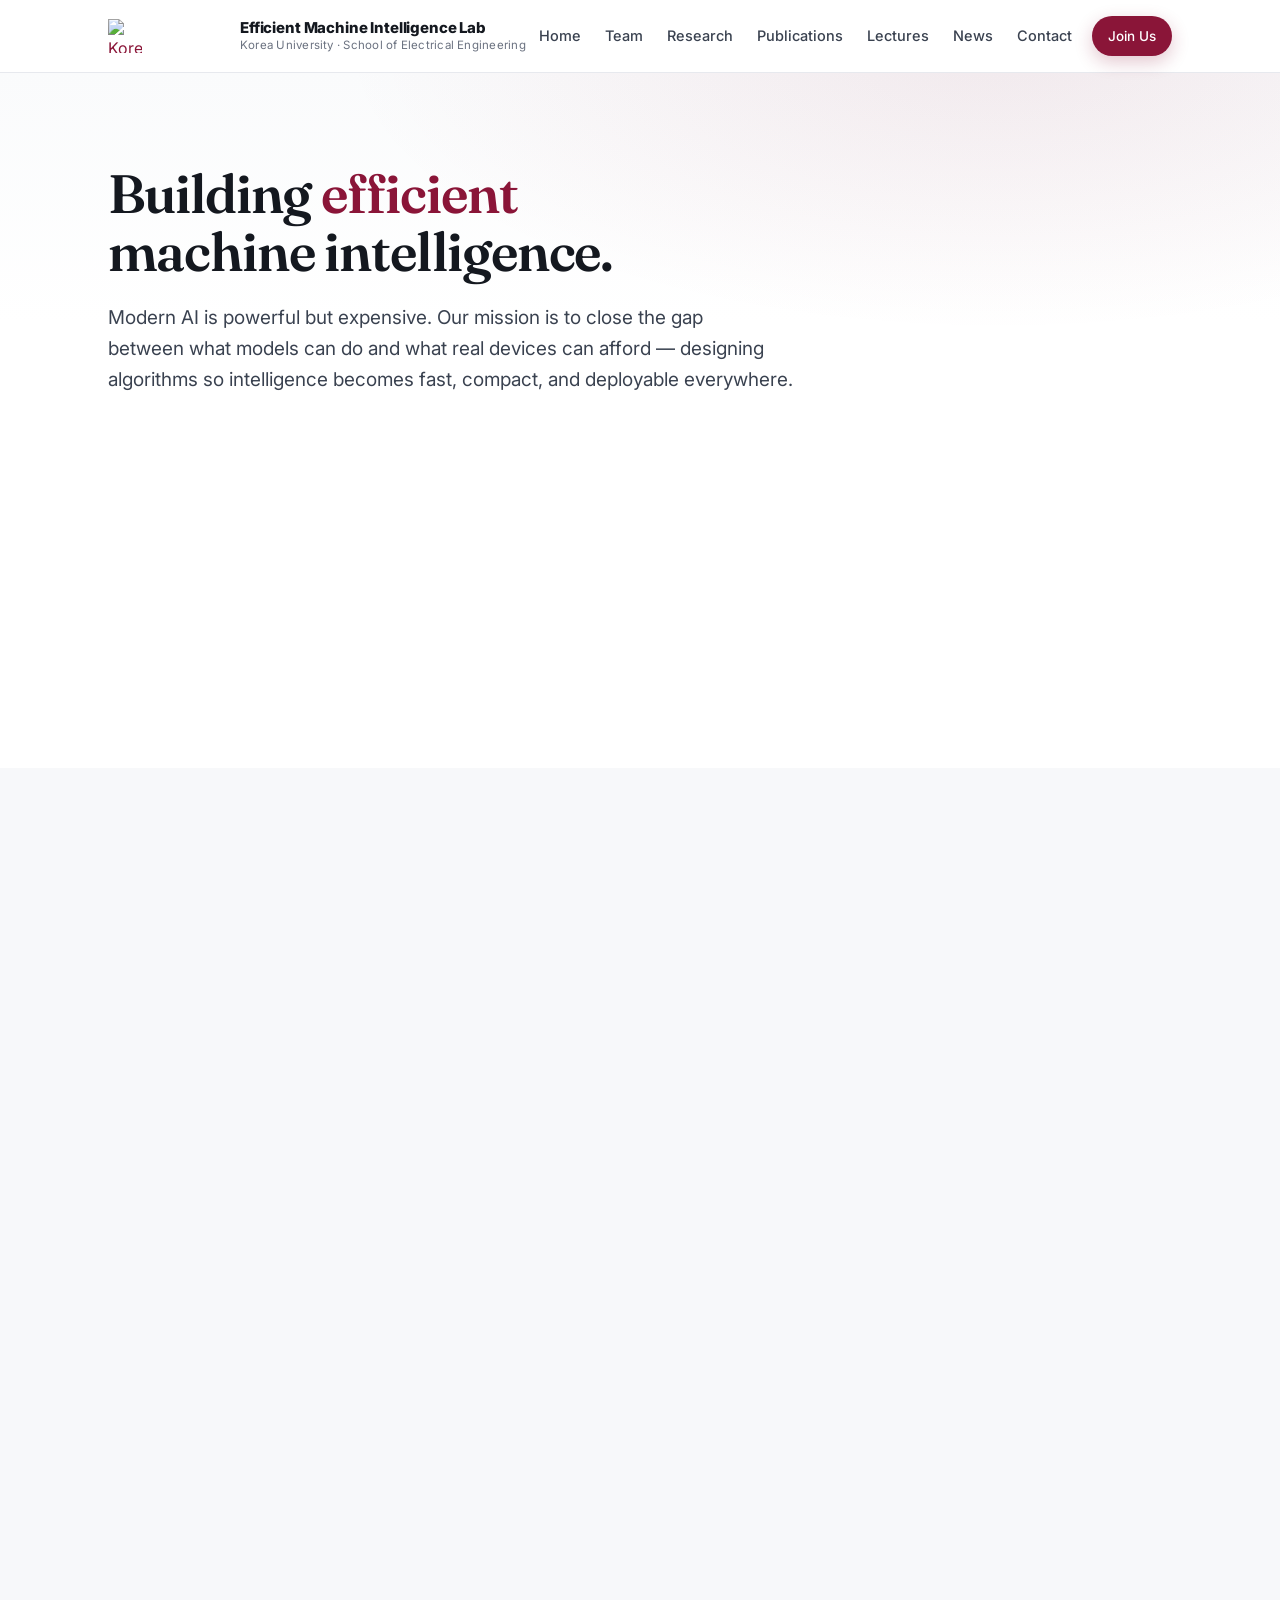
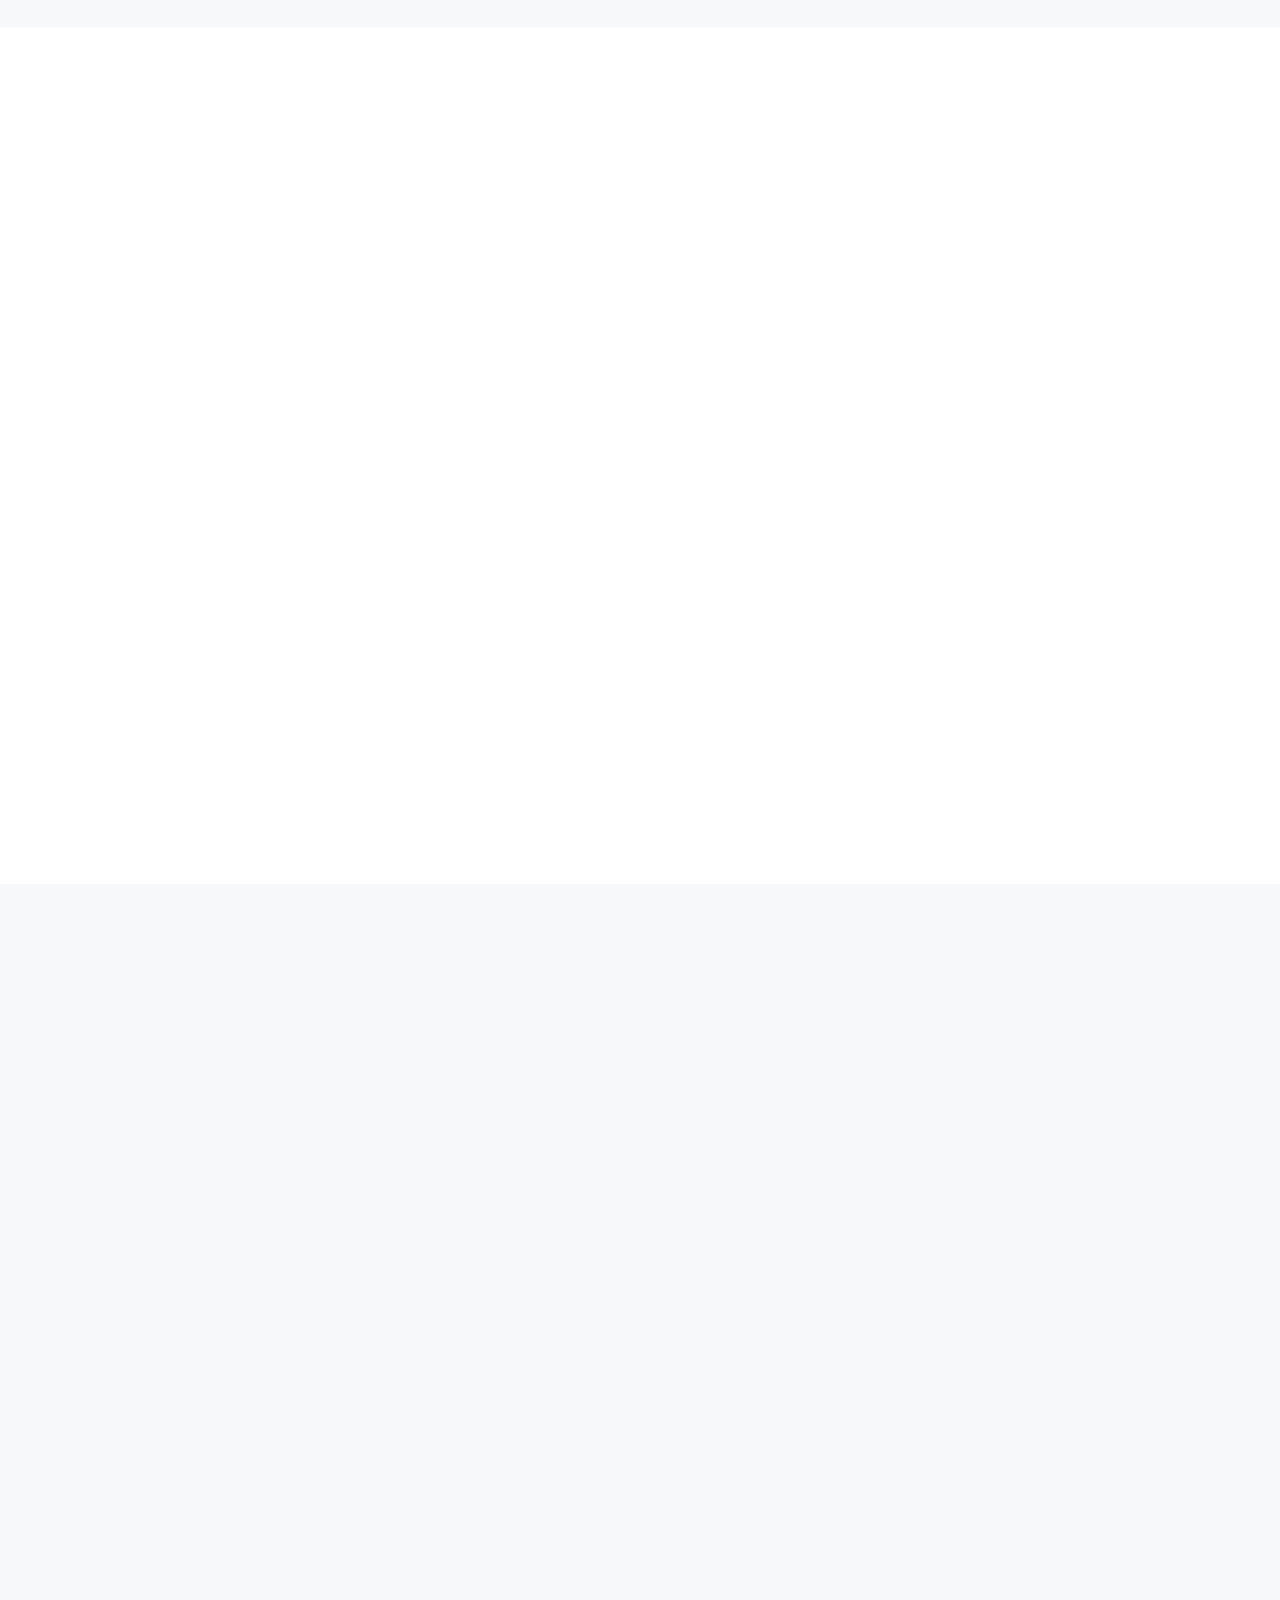
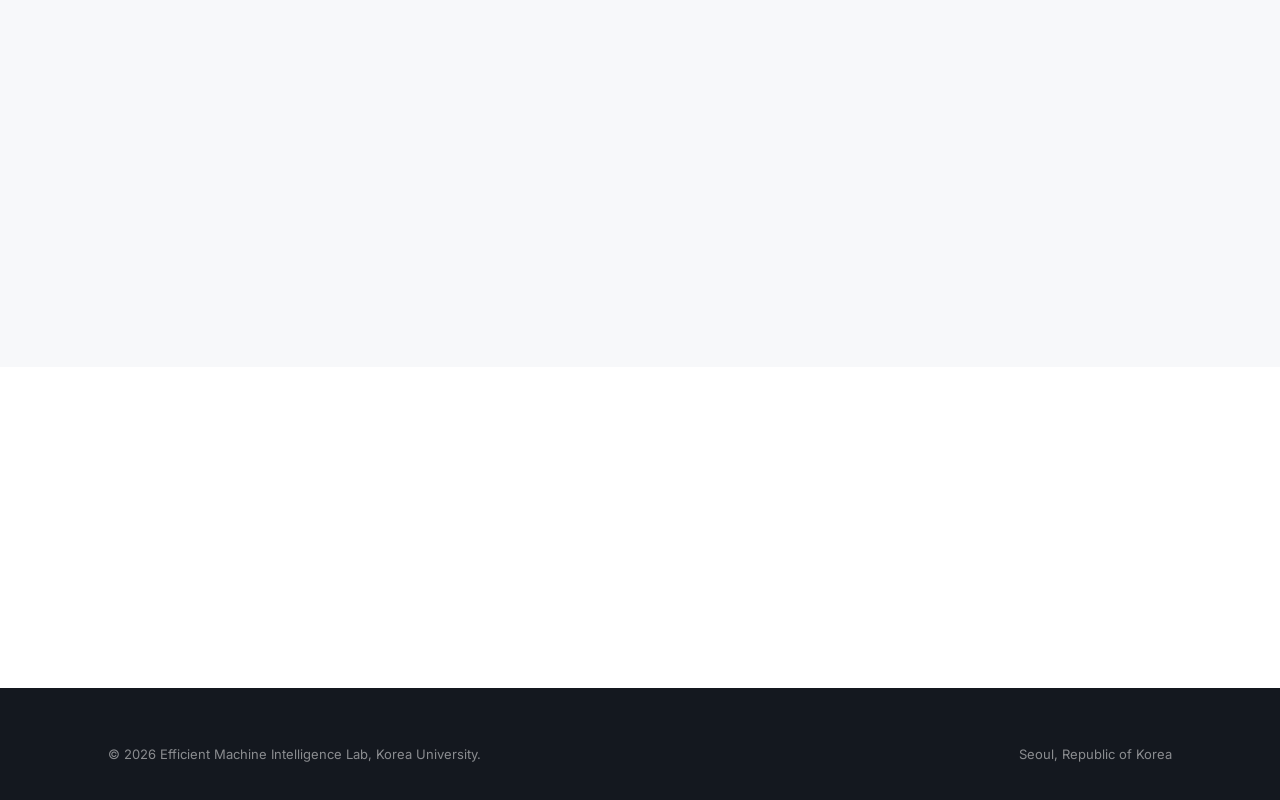
==== commit 6ad022fa: "Add SK hynix collaborator logo" ====
--- a/index.html
+++ b/index.html
@@ -15,7 +15,7 @@
       href="https://fonts.googleapis.com/css2?family=Fraunces:ital,opsz,wght@0,9..144,500;0,9..144,600;1,9..144,500;1,9..144,600&family=Newsreader:ital,opsz,wght@1,6..72,400;1,6..72,500&family=Inter:wght@400;500;600;700;800&display=swap"
       rel="stylesheet"
     />
-    <link rel="stylesheet" href="styles.css?v=20260824-1" />
+    <link rel="stylesheet" href="styles.css?v=20261107-1" />
   </head>
   <body class="home">
     <!-- ===== Header ===== -->
@@ -168,7 +168,7 @@
           <ul class="news-list reveal">
             <li class="news-item">
               <span class="news-date">2026 · Oct</span>
-              <span class="news-text">Youngeun Kim received <strong>AWS research credits</strong> to support the lab's agentic AI research.</span>
+              <span class="news-text">Youngeun Kim received <strong>Amazon AWS research credits</strong> to support the lab's agentic AI research.</span>
             </li>
             <li class="news-item">
               <span class="news-date">2026 · Oct</span>
@@ -280,6 +280,7 @@
             <img src="images/logos/amazon-full.svg" alt="Amazon" />
             <img src="images/logos/meta-full.svg" alt="Meta" />
             <img src="images/logos/bytedance-full.svg" alt="ByteDance" />
+            <img src="images/logos/sk-hynix.svg" alt="SK hynix" />
             <span class="collab-lockup">
               <img src="images/logos/physion-icon.png" alt="Physion Labs" />
               <span>Physion&nbsp;Labs</span>
--- a/styles.css
+++ b/styles.css
@@ -1577,6 +1577,9 @@
 .collab-logos img[alt="ByteDance"] {
   height: 26px;
 }
+.collab-logos img[alt="SK hynix"] {
+  height: 48px;
+}
 .collab-logos img[alt="Sungkyunkwan University"] {
   height: 40px;
 }
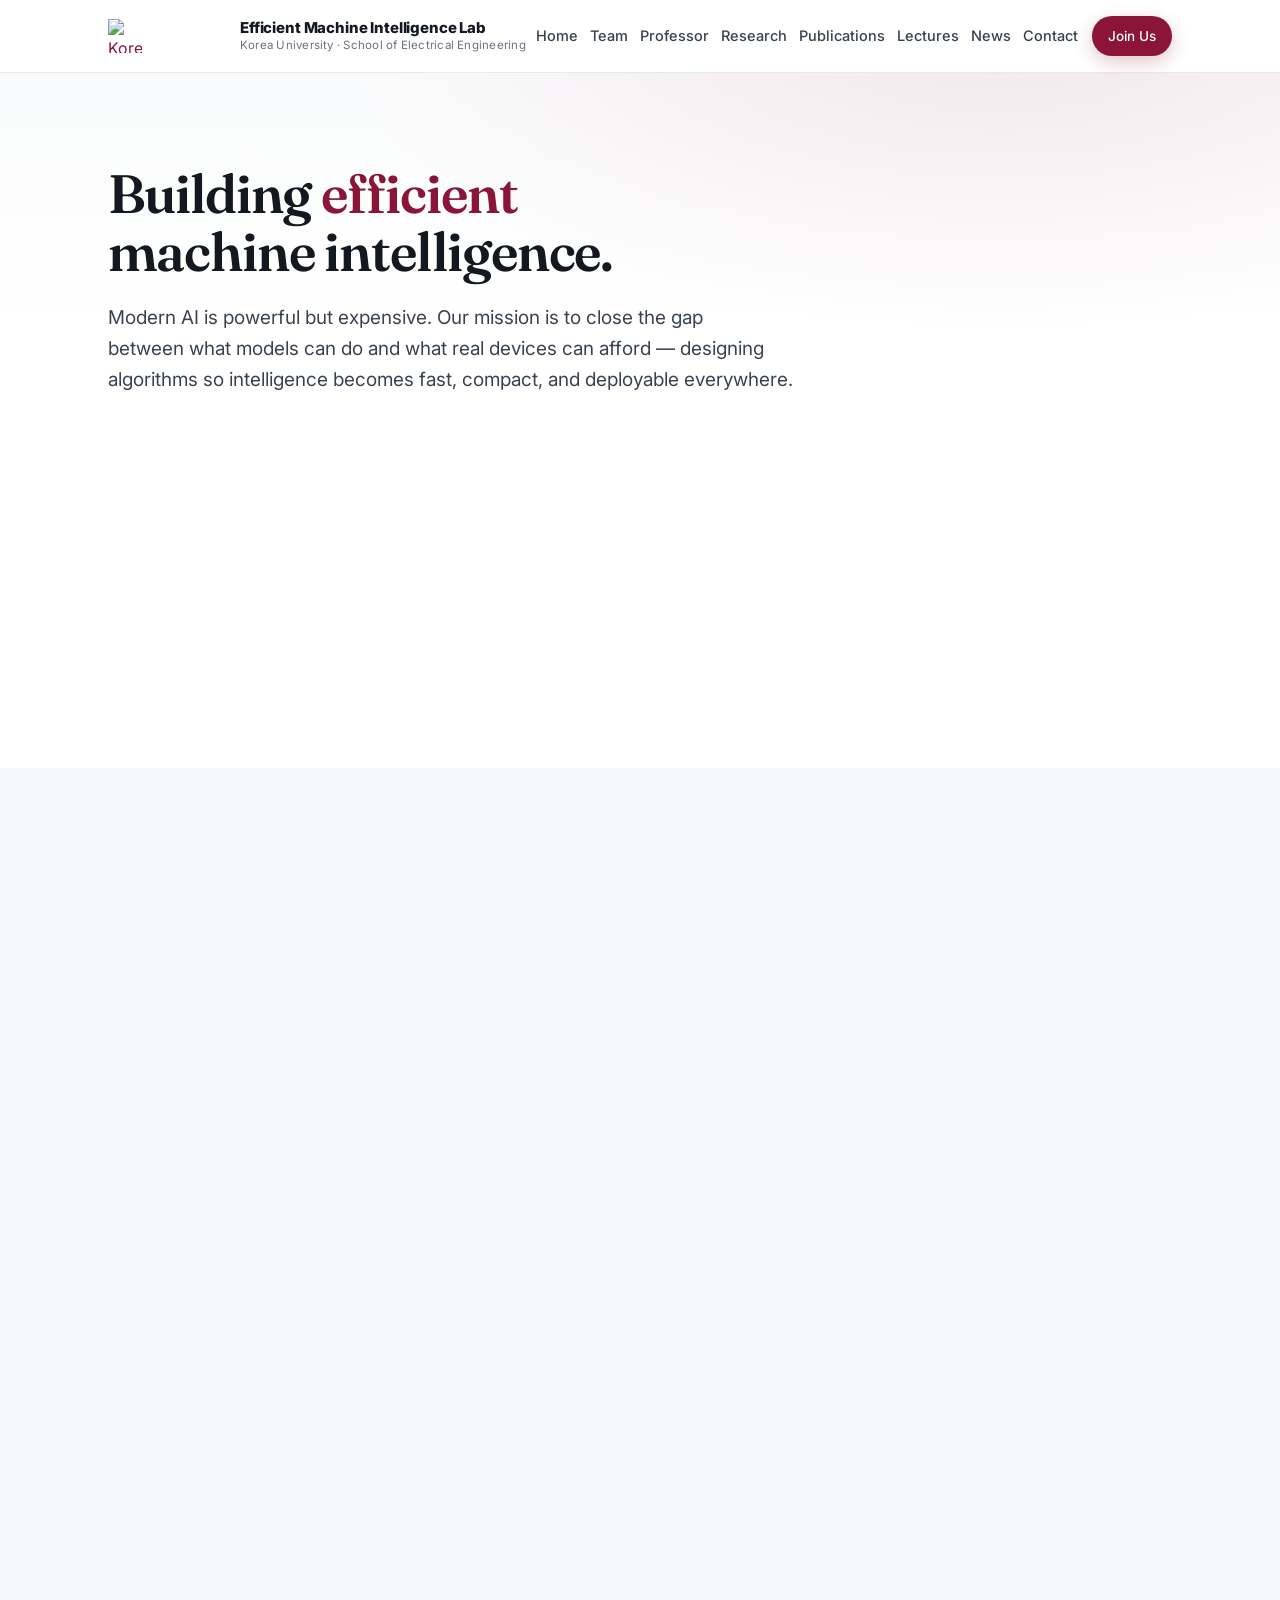
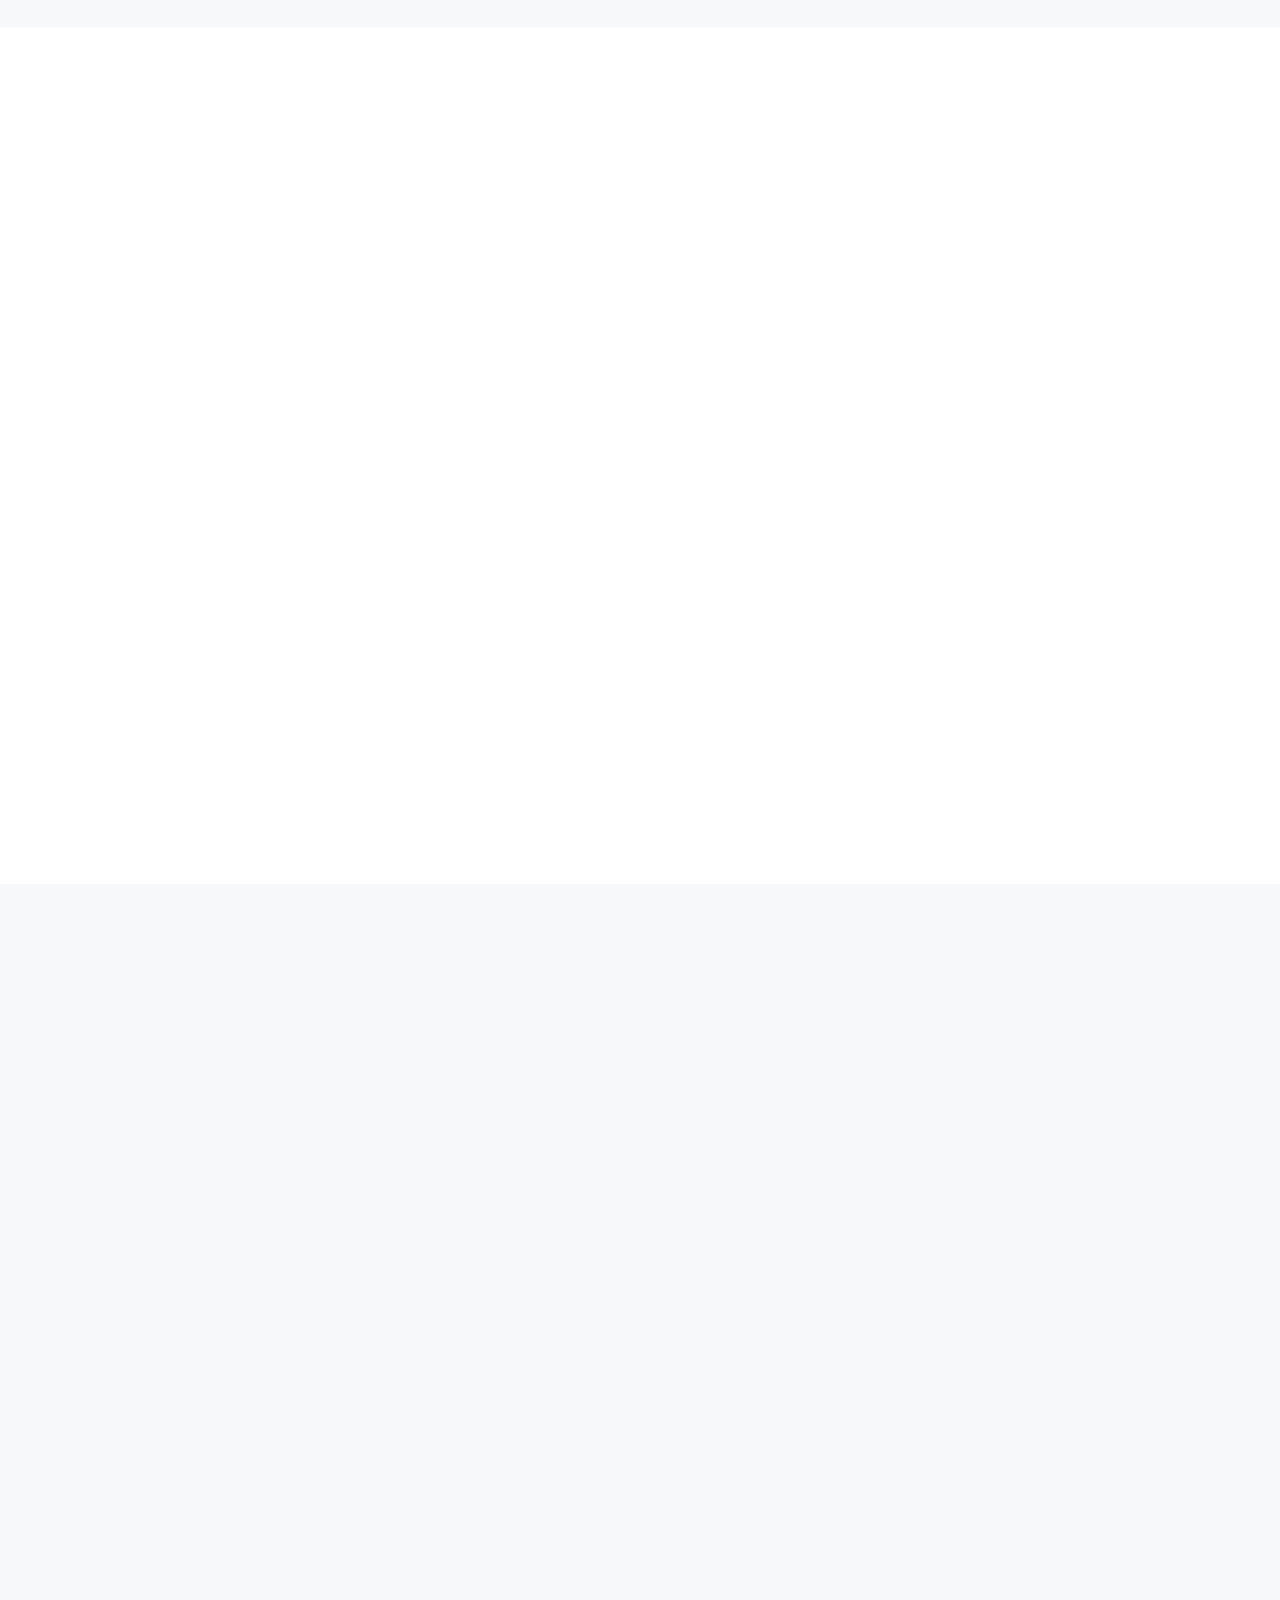
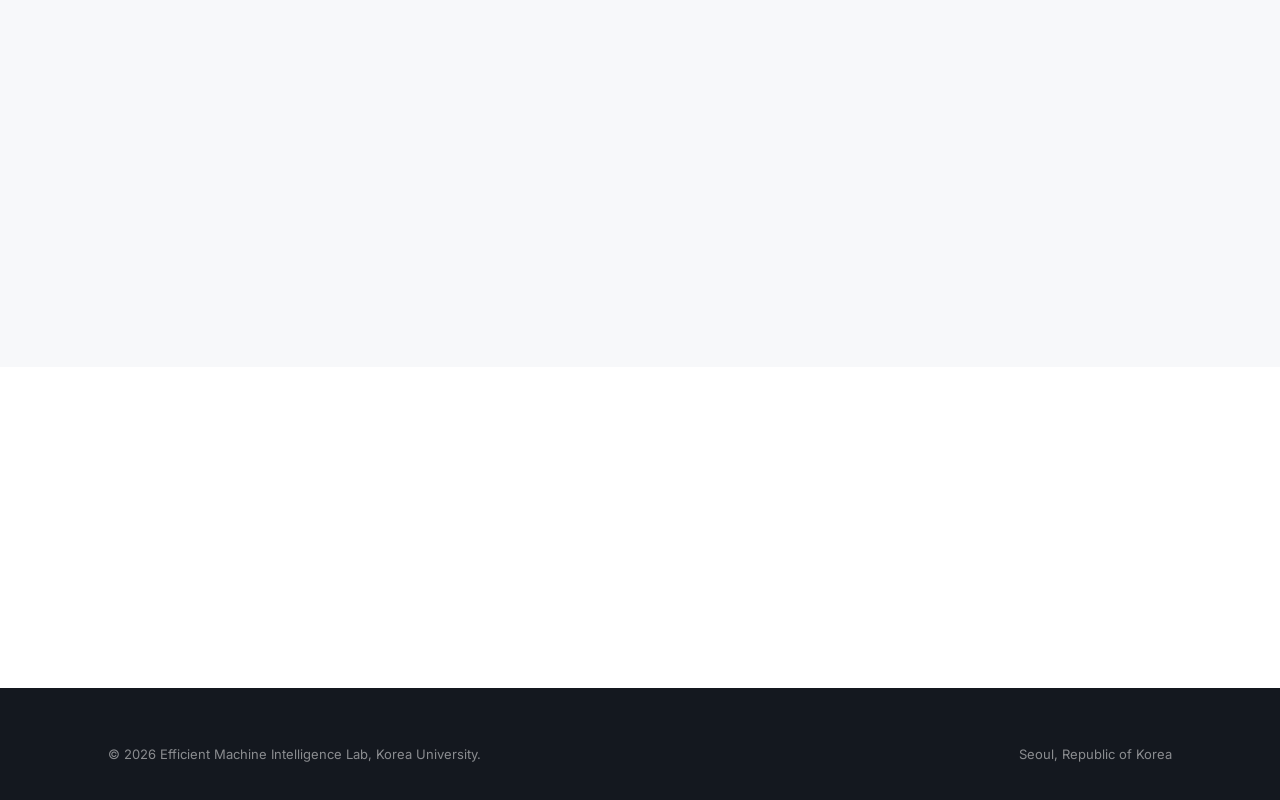
==== commit e14a7111: "Add Professor navigation tab" ====
--- a/index.html
+++ b/index.html
@@ -15,7 +15,7 @@
       href="https://fonts.googleapis.com/css2?family=Fraunces:ital,opsz,wght@0,9..144,500;0,9..144,600;1,9..144,500;1,9..144,600&family=Newsreader:ital,opsz,wght@1,6..72,400;1,6..72,500&family=Inter:wght@400;500;600;700;800&display=swap"
       rel="stylesheet"
     />
-    <link rel="stylesheet" href="styles.css?v=20261107-1" />
+    <link rel="stylesheet" href="styles.css?v=20261111-3" />
   </head>
   <body class="home">
     <!-- ===== Header ===== -->
@@ -33,6 +33,7 @@
         <nav class="nav">
           <a href="index.html" data-page="index.html">Home</a>
           <a href="team.html" data-page="team.html">Team</a>
+          <a href="professor.html" data-page="professor.html">Professor</a>
           <a href="research.html" data-page="research.html">Research</a>
           <a href="publications.html" data-page="publications.html">Publications</a>
           <a href="lectures.html" data-page="lectures.html">Lectures</a>
--- a/styles.css
+++ b/styles.css
@@ -145,7 +145,7 @@
   color: var(--body);
   font-size: 14.5px;
   font-weight: 500;
-  padding: 8px 10px;
+  padding: 8px 4px;
   border-radius: 999px;
   transition: background 0.18s ease, color 0.18s ease;
 }
@@ -671,6 +671,35 @@
   font-size: 12px;
   font-weight: 700;
   line-height: 1.5;
+}
+
+.profile-record-copy {
+  position: relative;
+  min-width: 0;
+}
+
+.profile-record-copy > .profile-record-title,
+.profile-record-copy > .profile-record-org {
+  padding-right: 50px;
+}
+
+.profile-record-copy--wordmark > .profile-record-title,
+.profile-record-copy--wordmark > .profile-record-org {
+  padding-right: 68px;
+}
+
+.profile-record-logo {
+  position: absolute;
+  top: 0;
+  right: 0;
+  width: 38px;
+  height: 38px;
+  object-fit: contain;
+}
+
+.profile-record-logo--wordmark {
+  width: 60px;
+  height: 30px;
 }
 
 .profile-record-title {
@@ -2019,6 +2048,13 @@
   }
 }
 
+@media (max-width: 480px) {
+  .profile-timeline li {
+    grid-template-columns: 1fr;
+    gap: 4px;
+  }
+}
+
 @media (max-width: 350px) {
   .header-inner {
     gap: 8px;
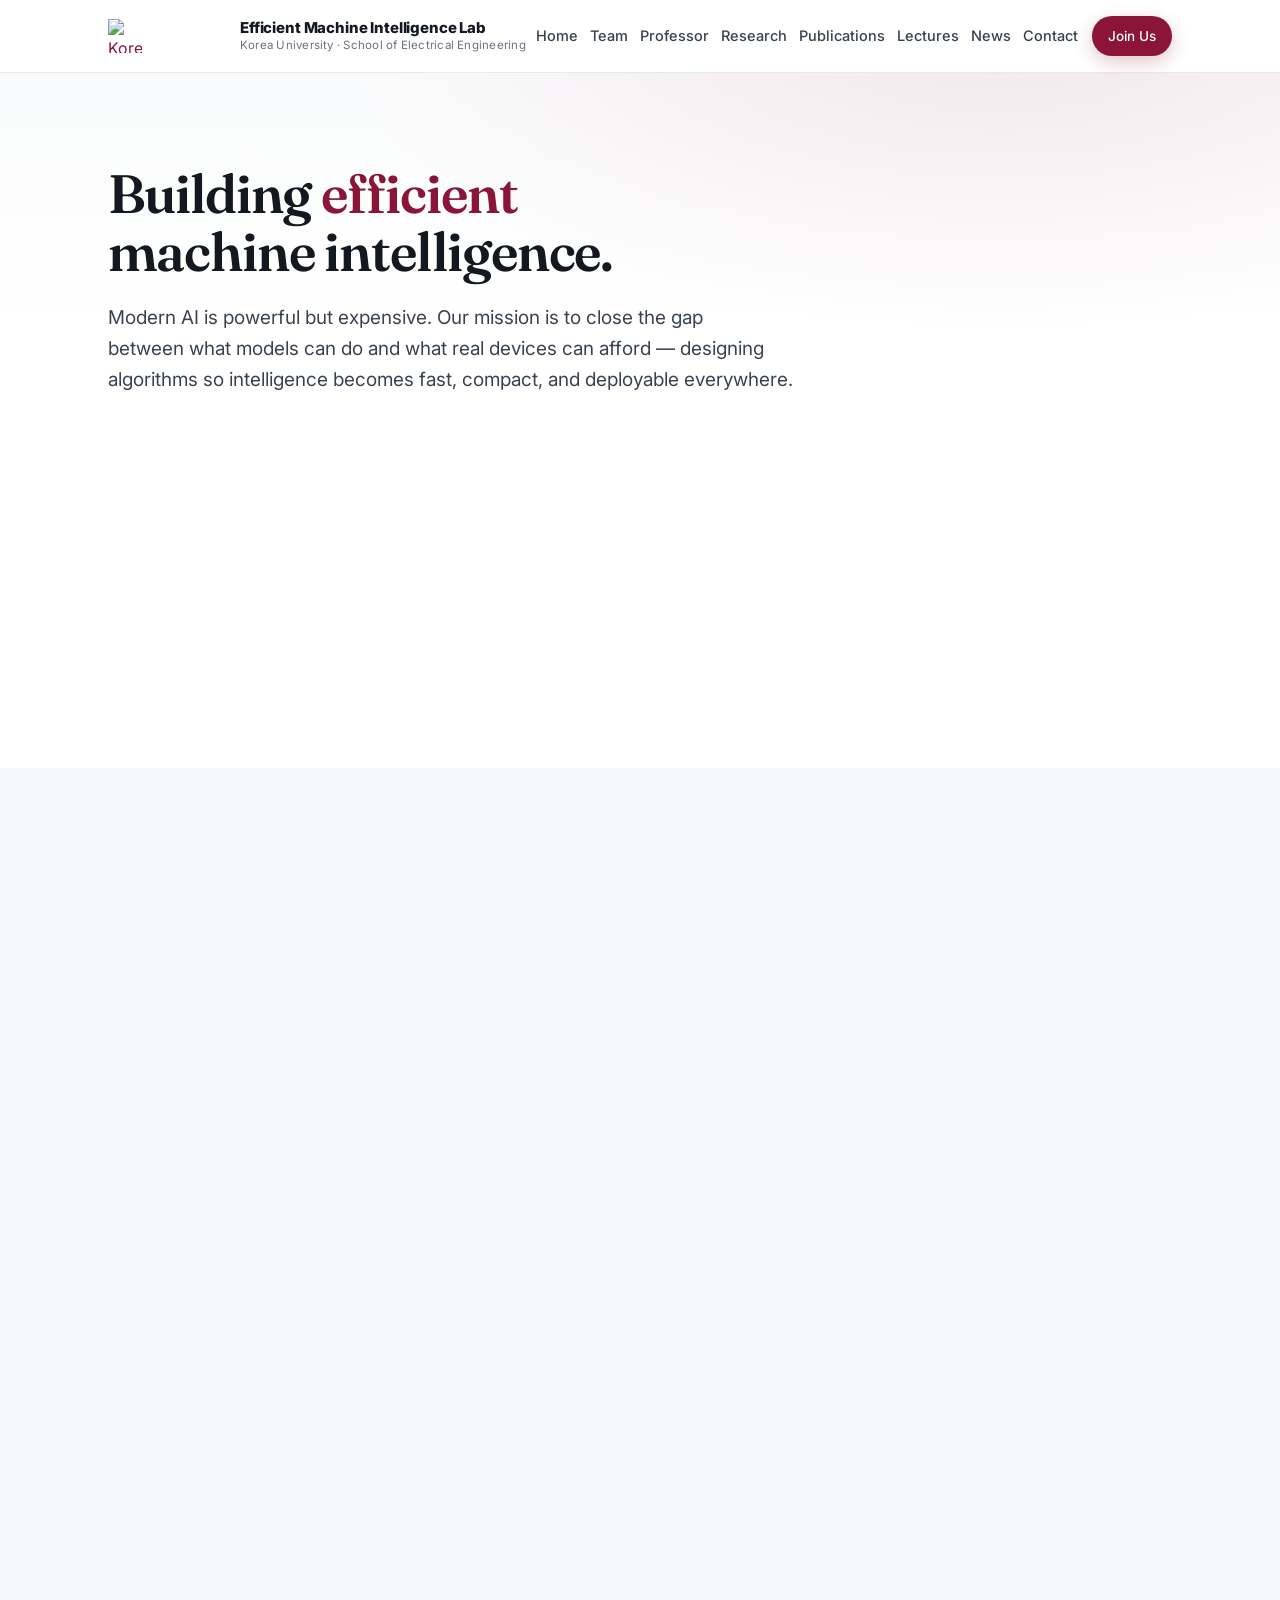
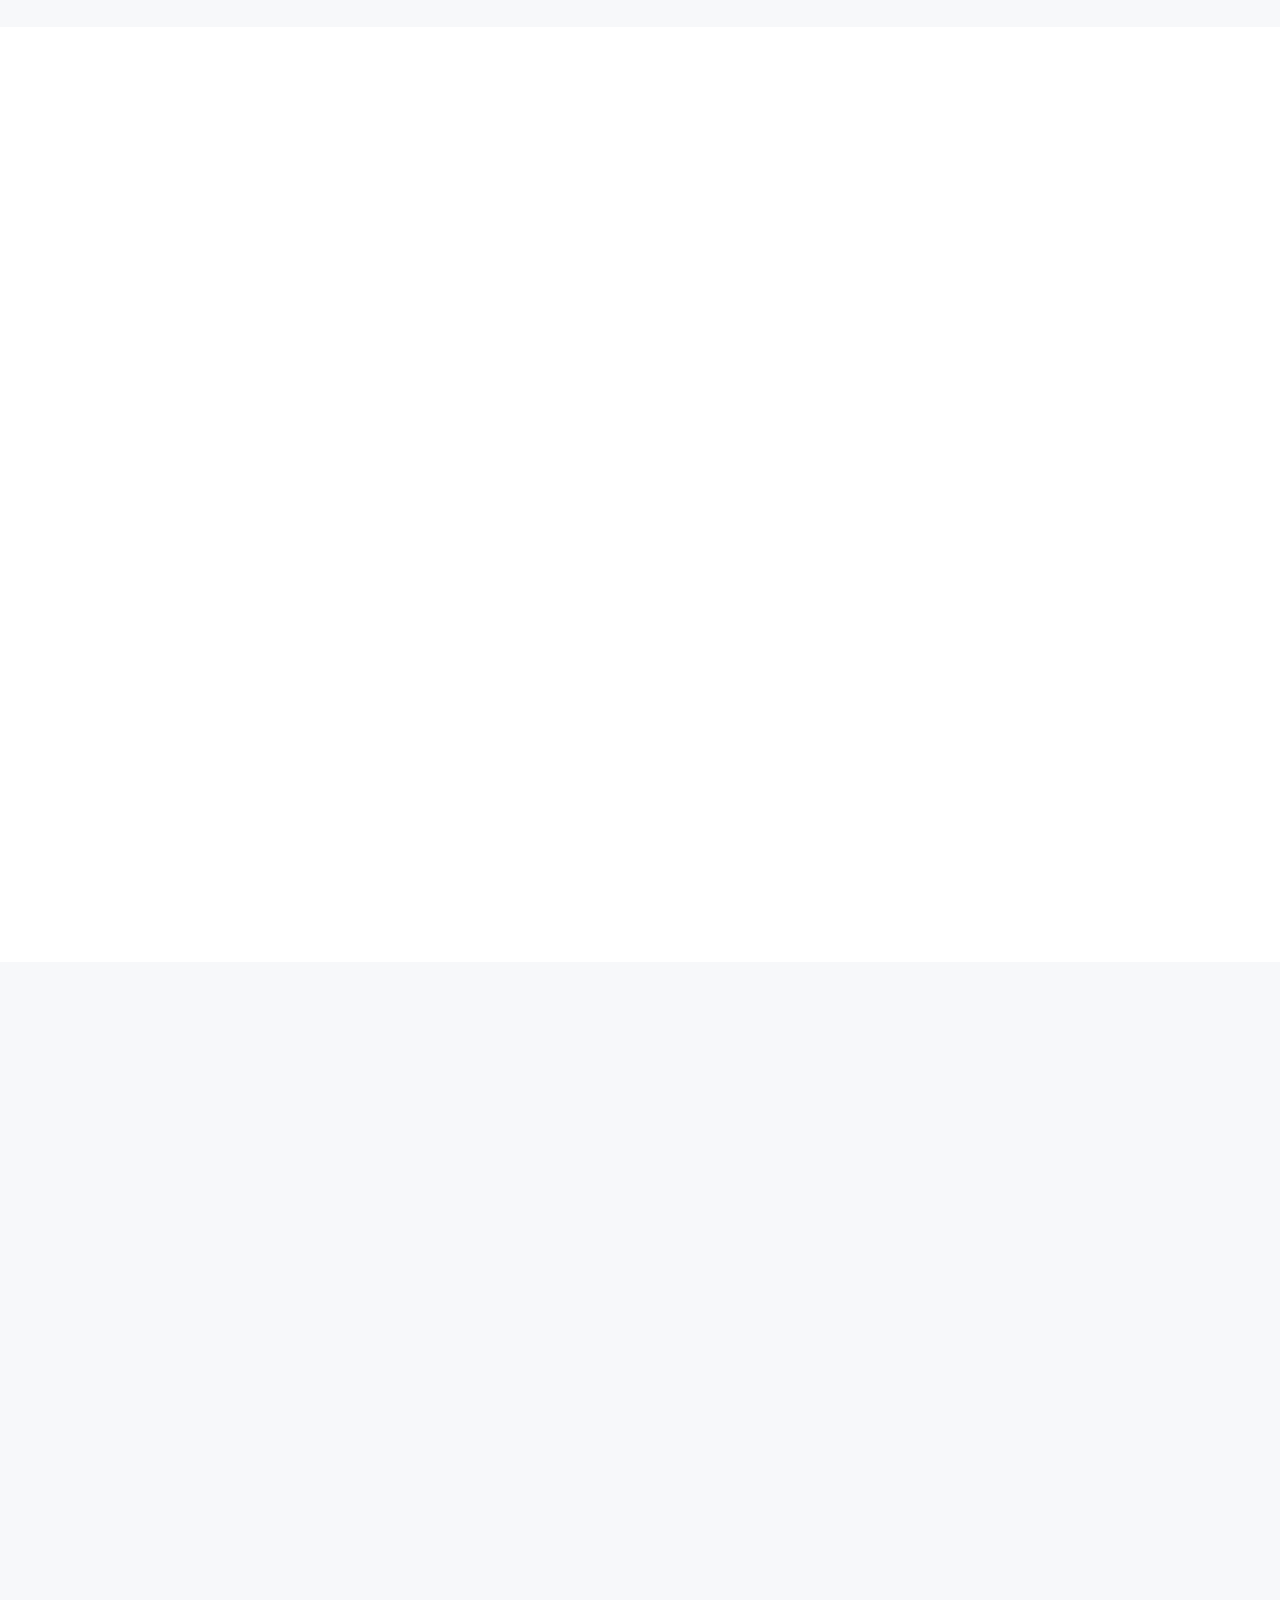
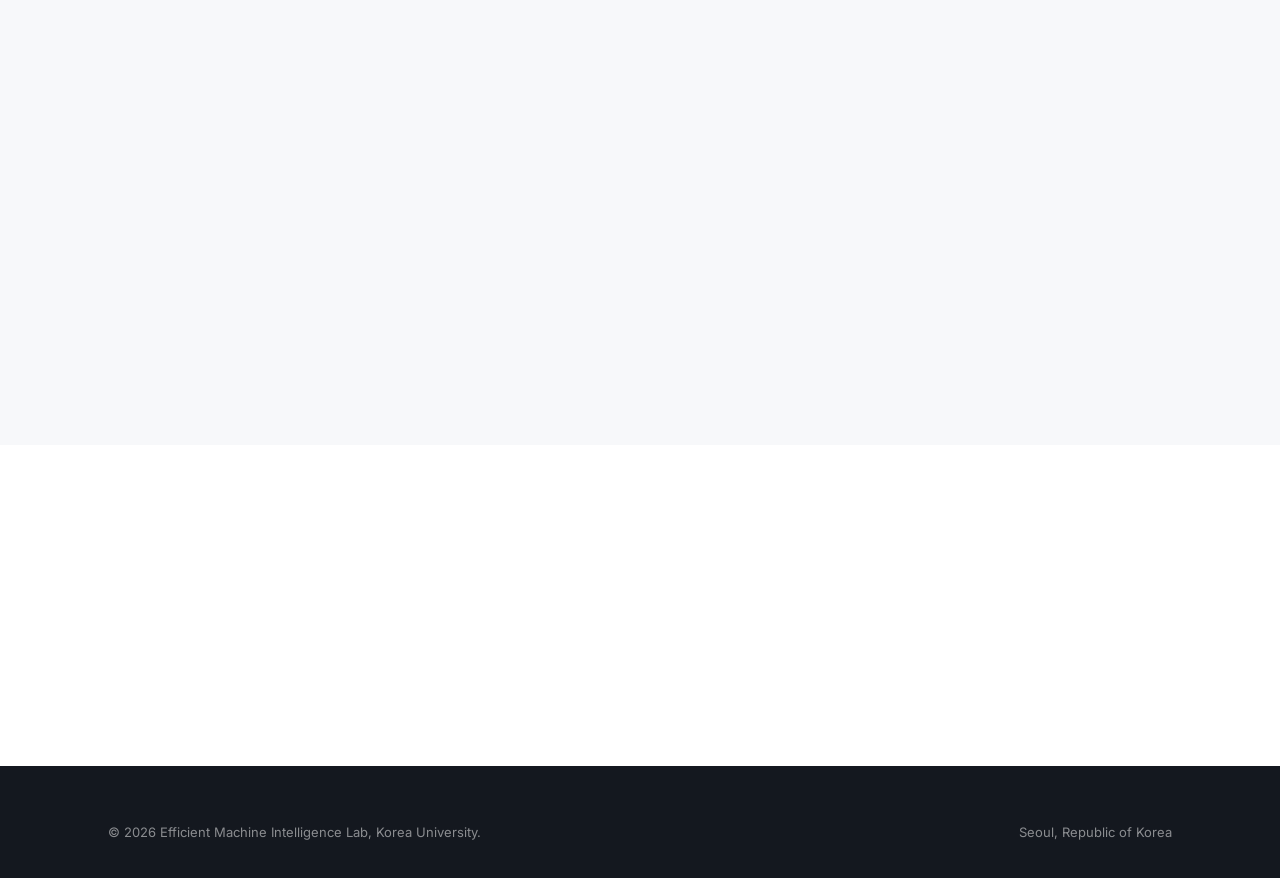
==== commit 096c900b: "Add ORNL GPU allocation news" ====
--- a/index.html
+++ b/index.html
@@ -168,6 +168,10 @@
           </div>
           <ul class="news-list reveal">
             <li class="news-item">
+              <span class="news-date">2026 · Nov</span>
+              <span class="news-text">Our lab was awarded access to <strong>100 compute nodes equipped with AMD MI250X GPUs</strong> at <strong>Oak Ridge National Laboratory (ORNL)</strong>.</span>
+            </li>
+            <li class="news-item">
               <span class="news-date">2026 · Oct</span>
               <span class="news-text">Youngeun Kim received <strong>Amazon AWS research credits</strong> to support the lab's agentic AI research.</span>
             </li>
--- a/styles.css
+++ b/styles.css
@@ -549,6 +549,12 @@
   box-shadow: var(--shadow-sm);
 }
 
+.profile-portrait--formal {
+  width: min(62%, 180px);
+  aspect-ratio: 4 / 5;
+  margin-inline: auto;
+}
+
 .profile-facts {
   display: grid;
   gap: 0;
